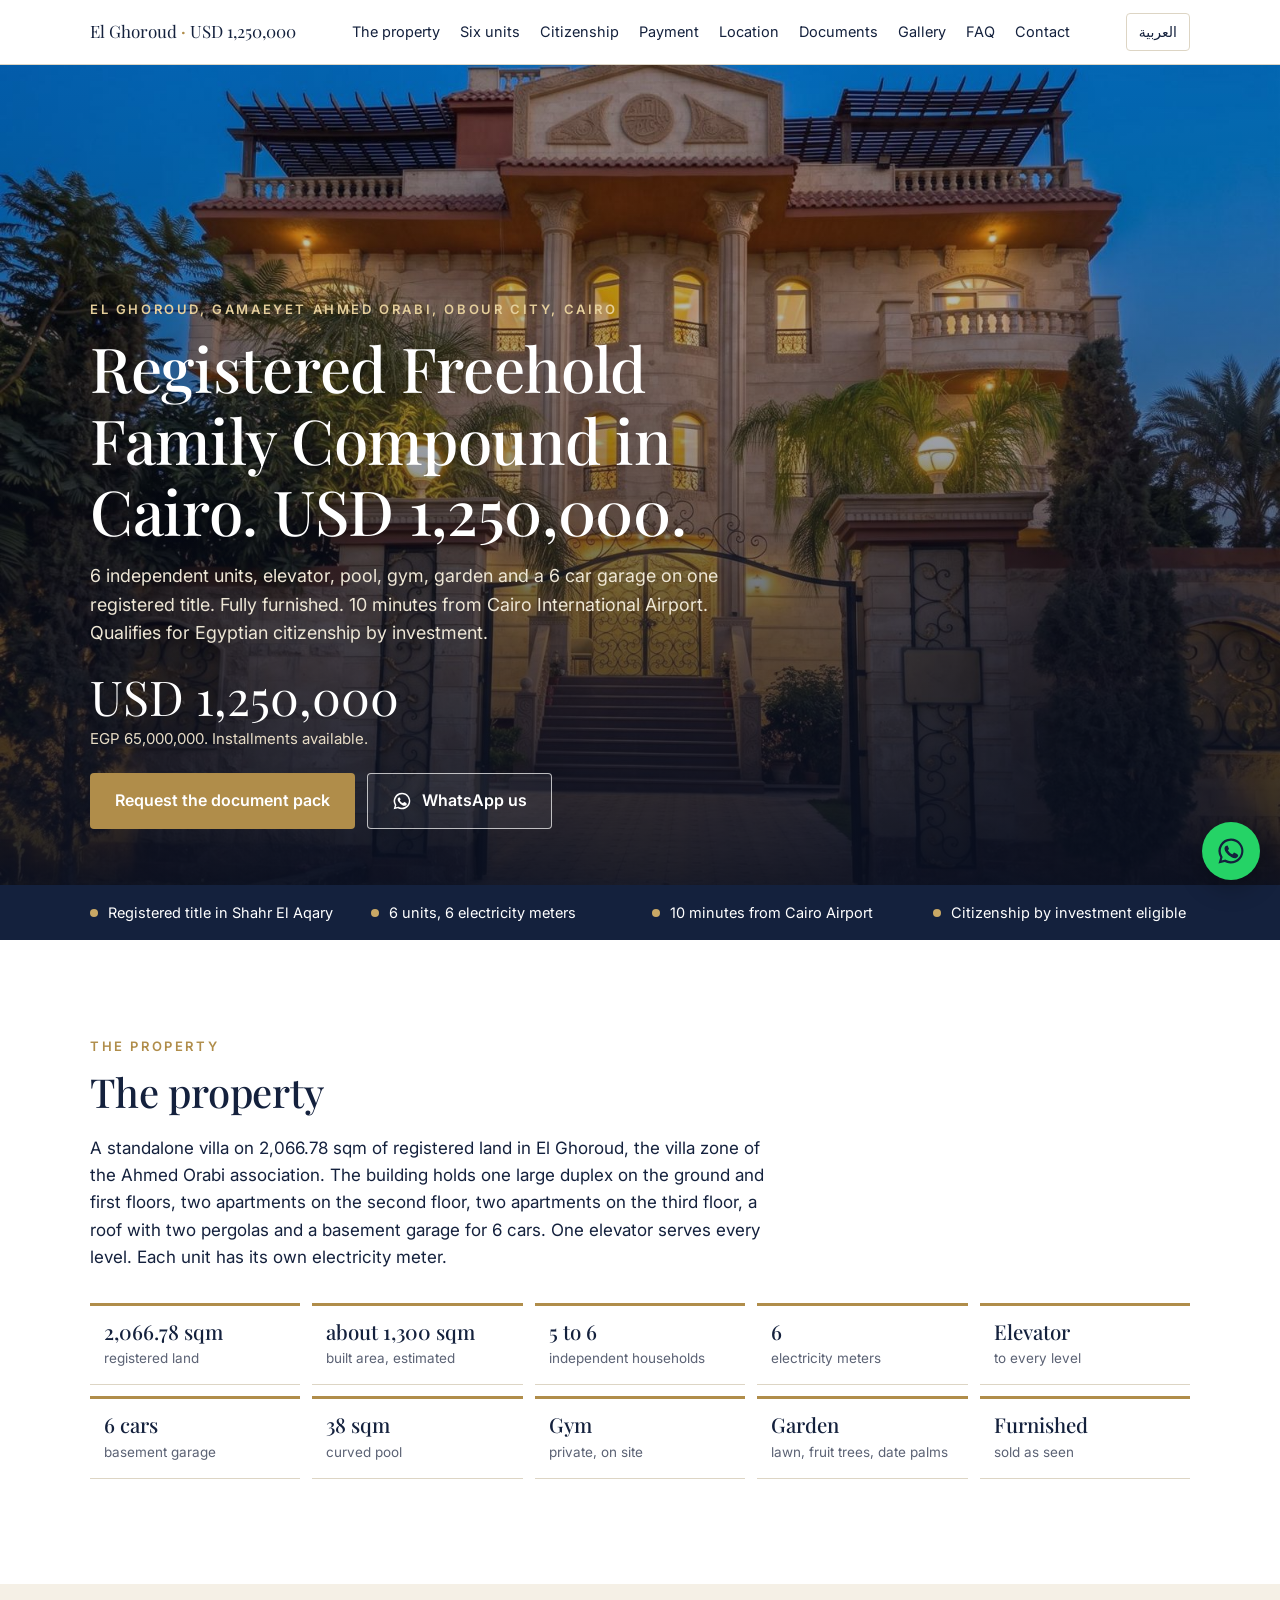
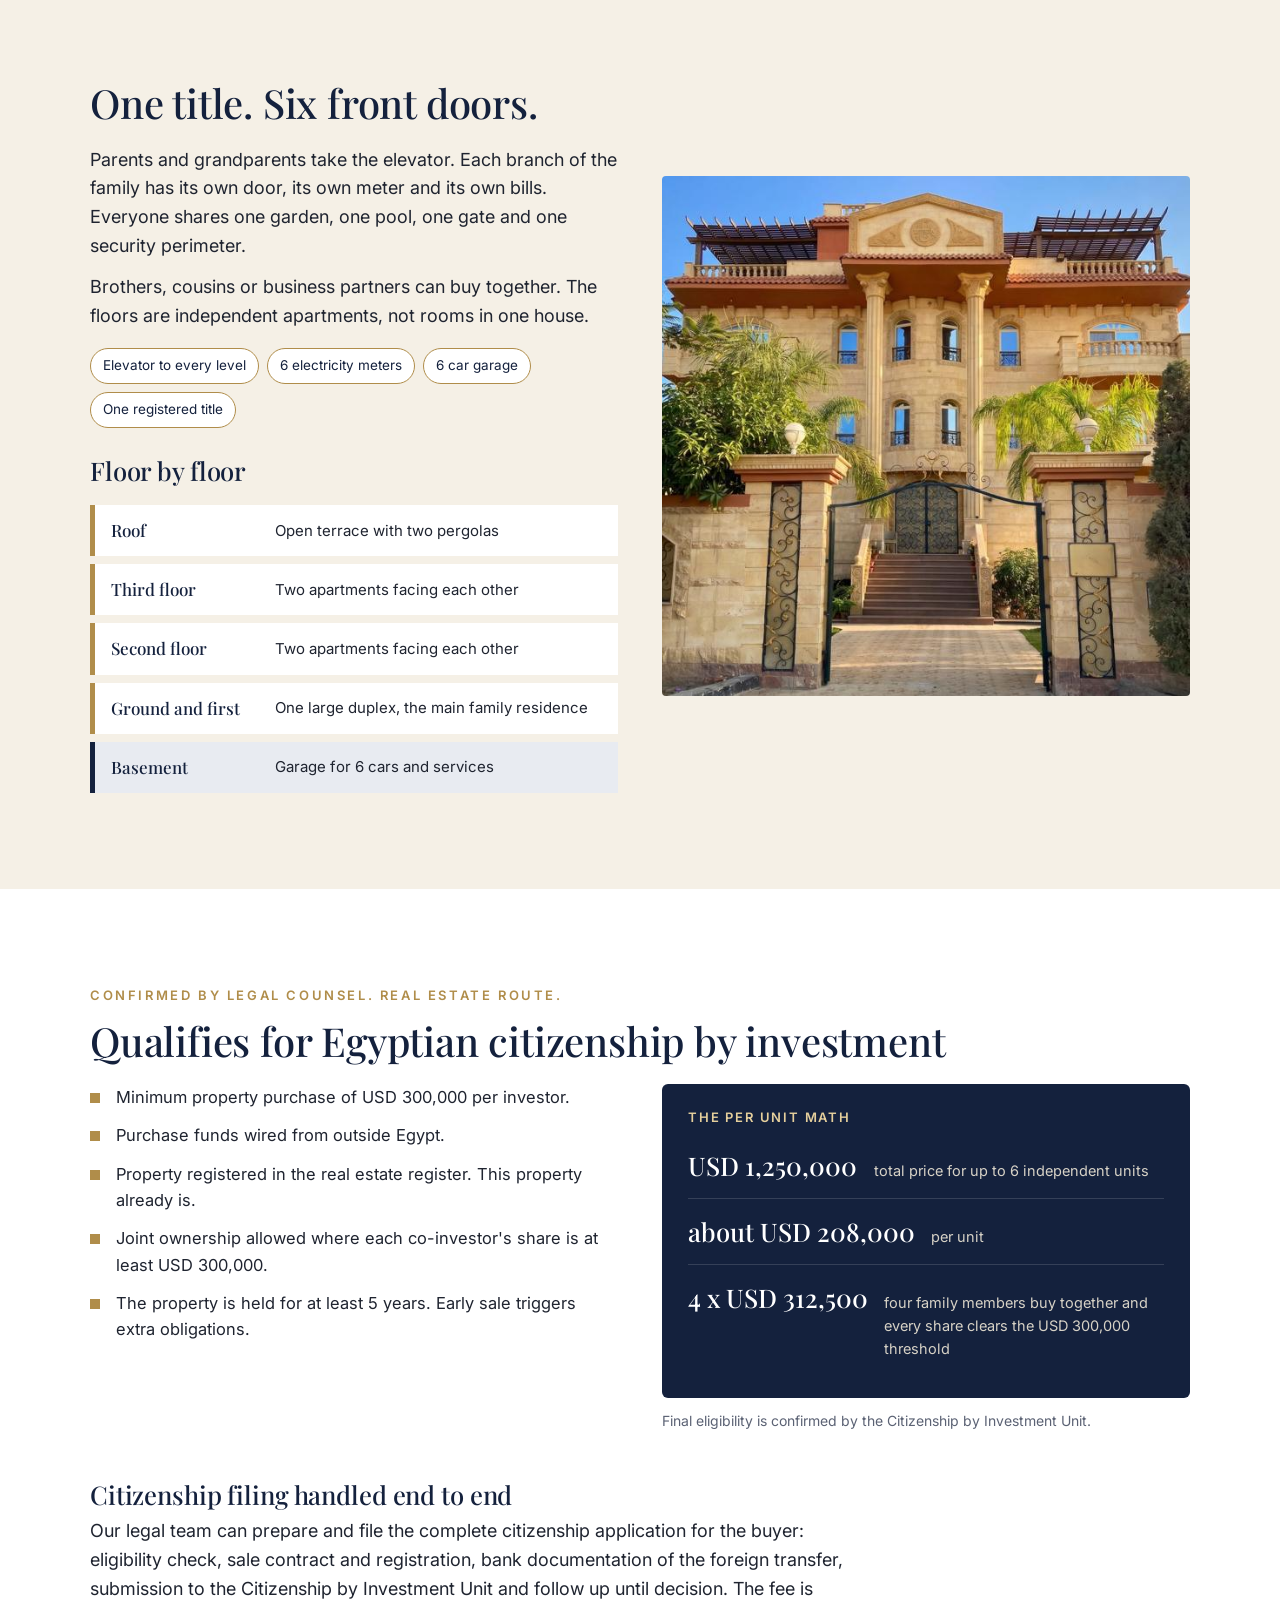
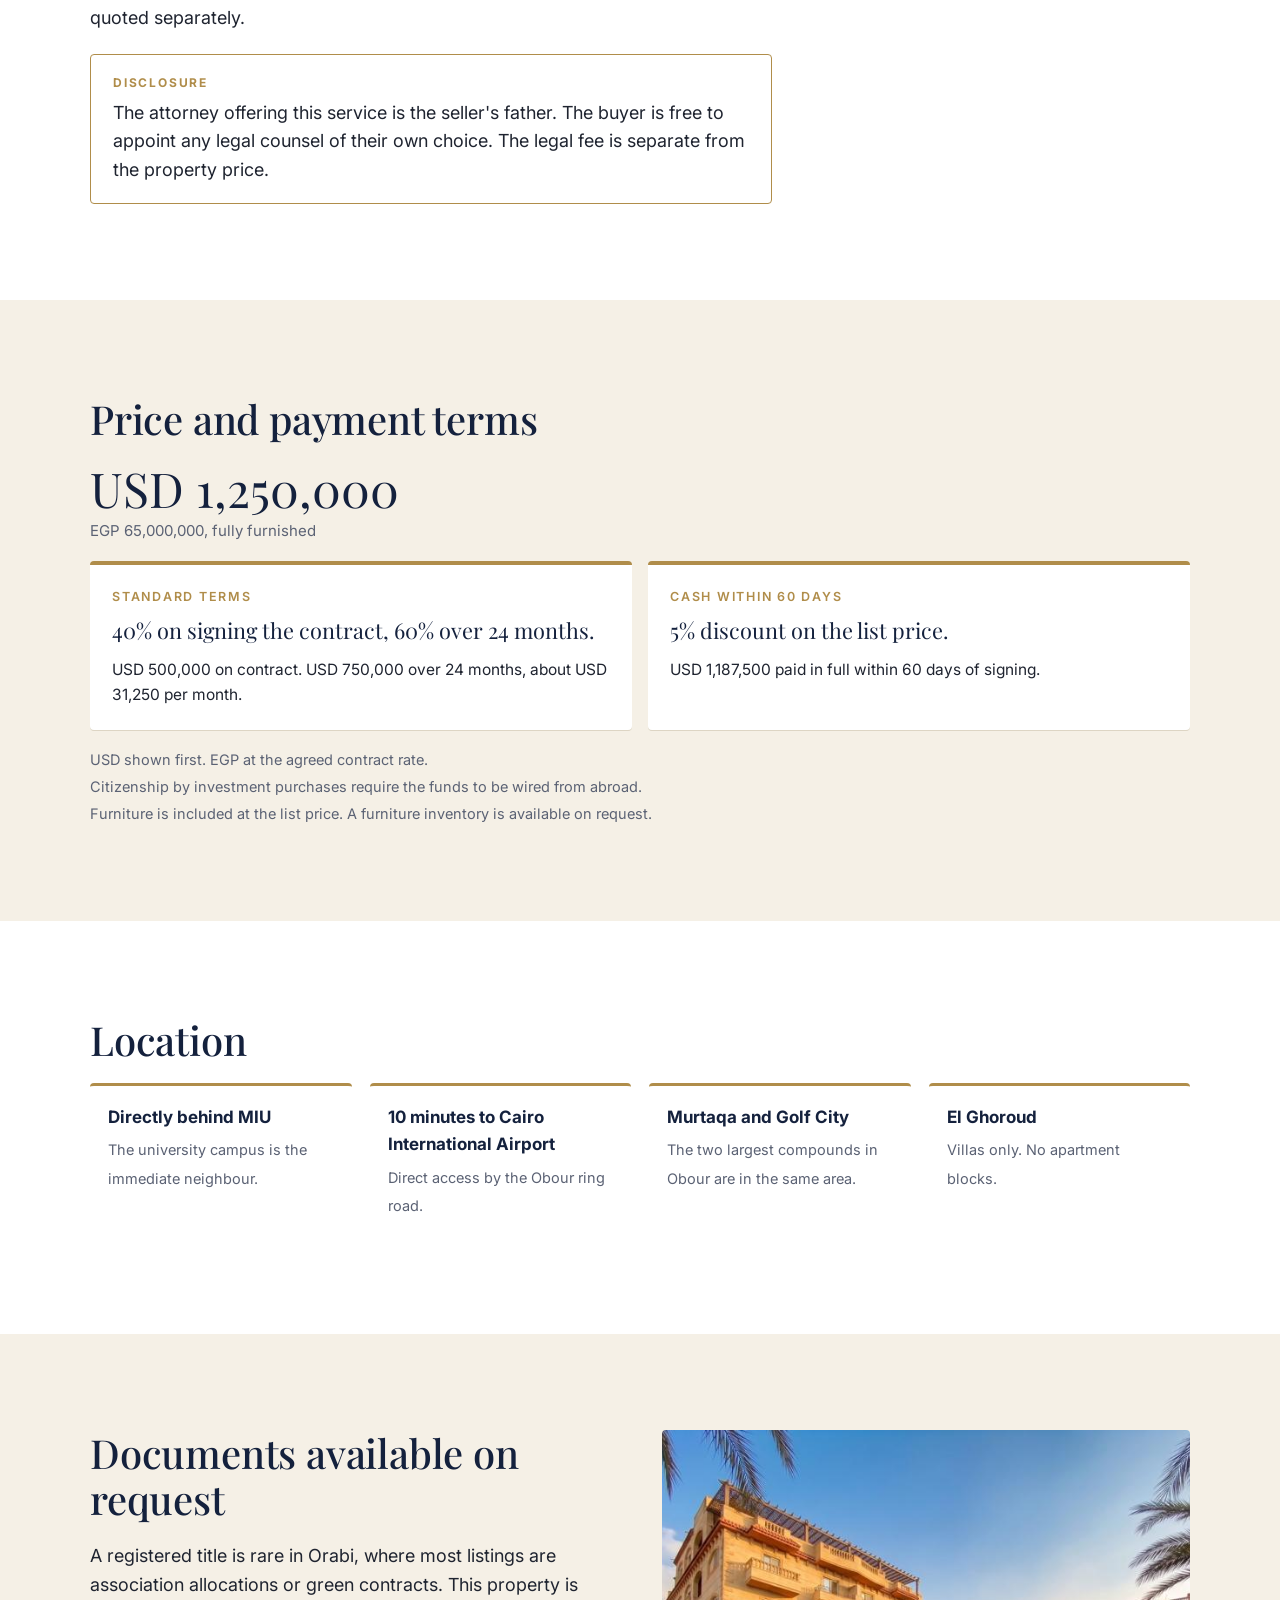
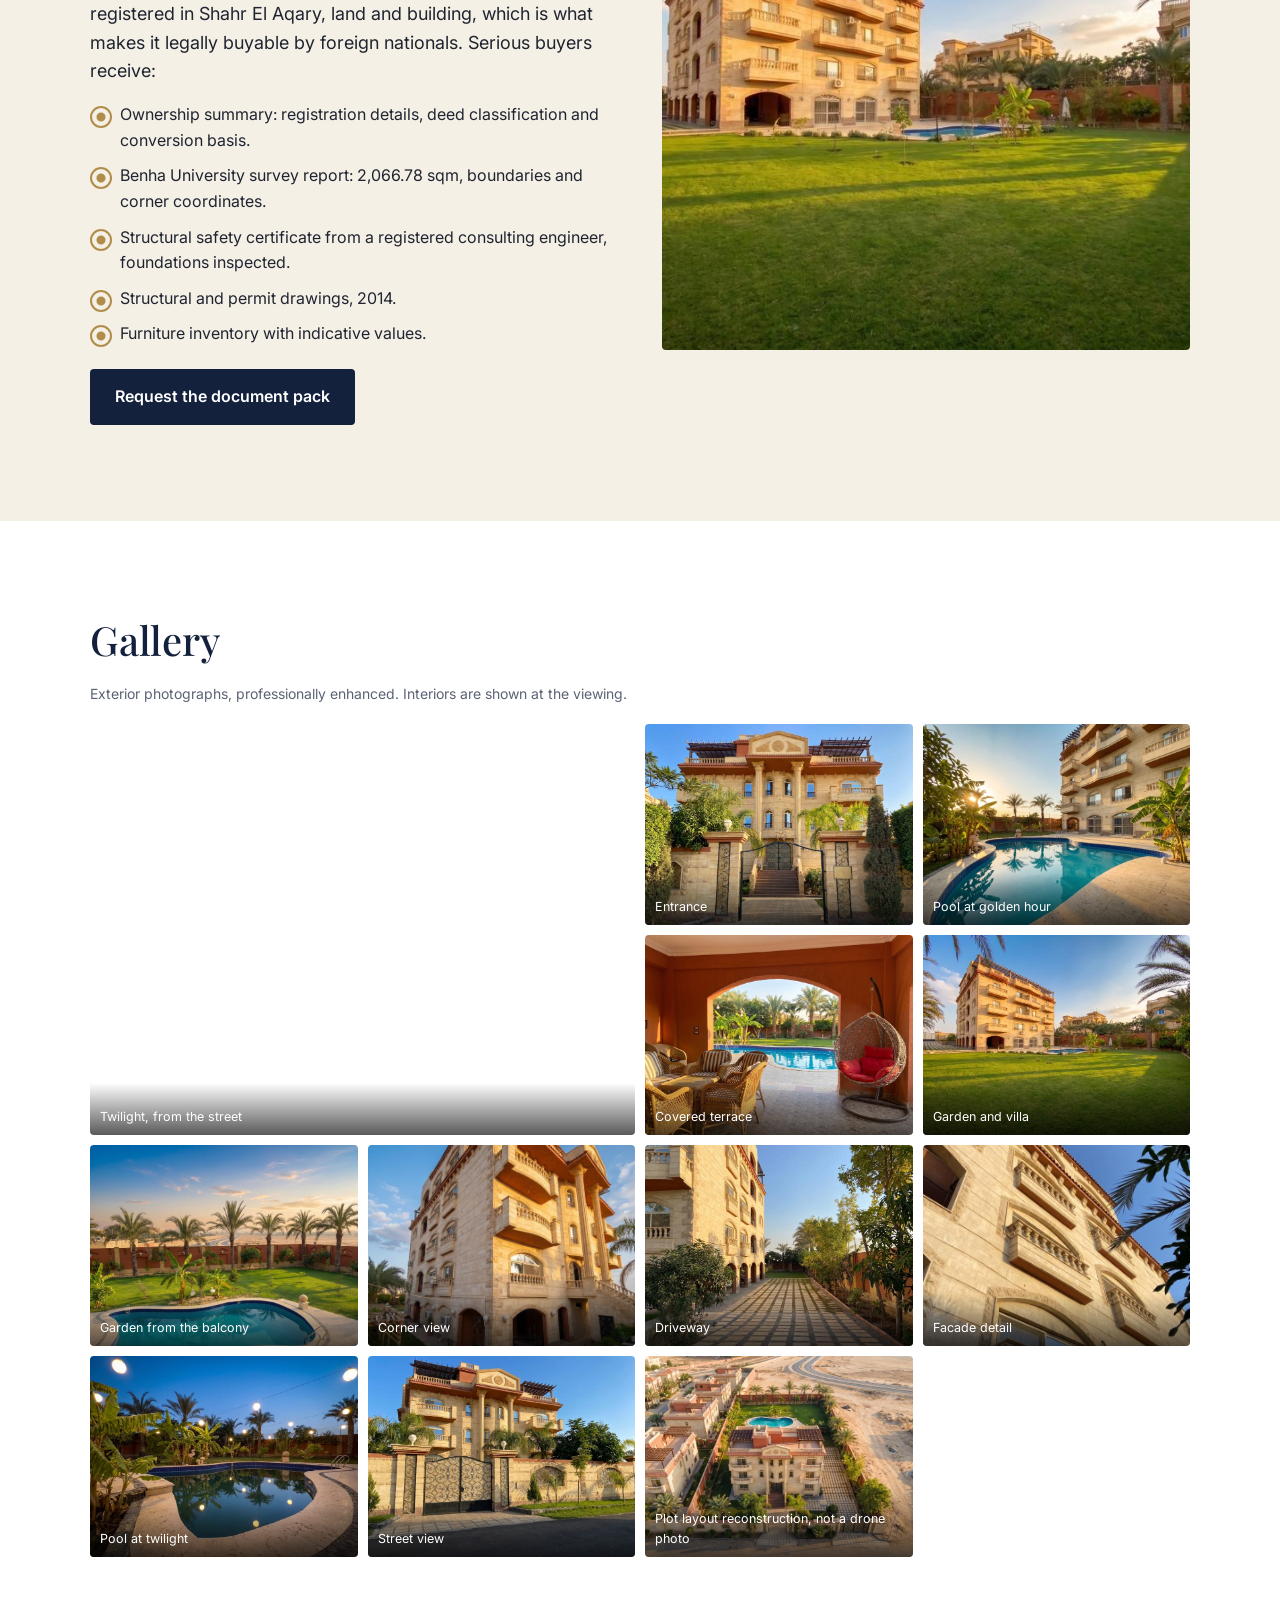
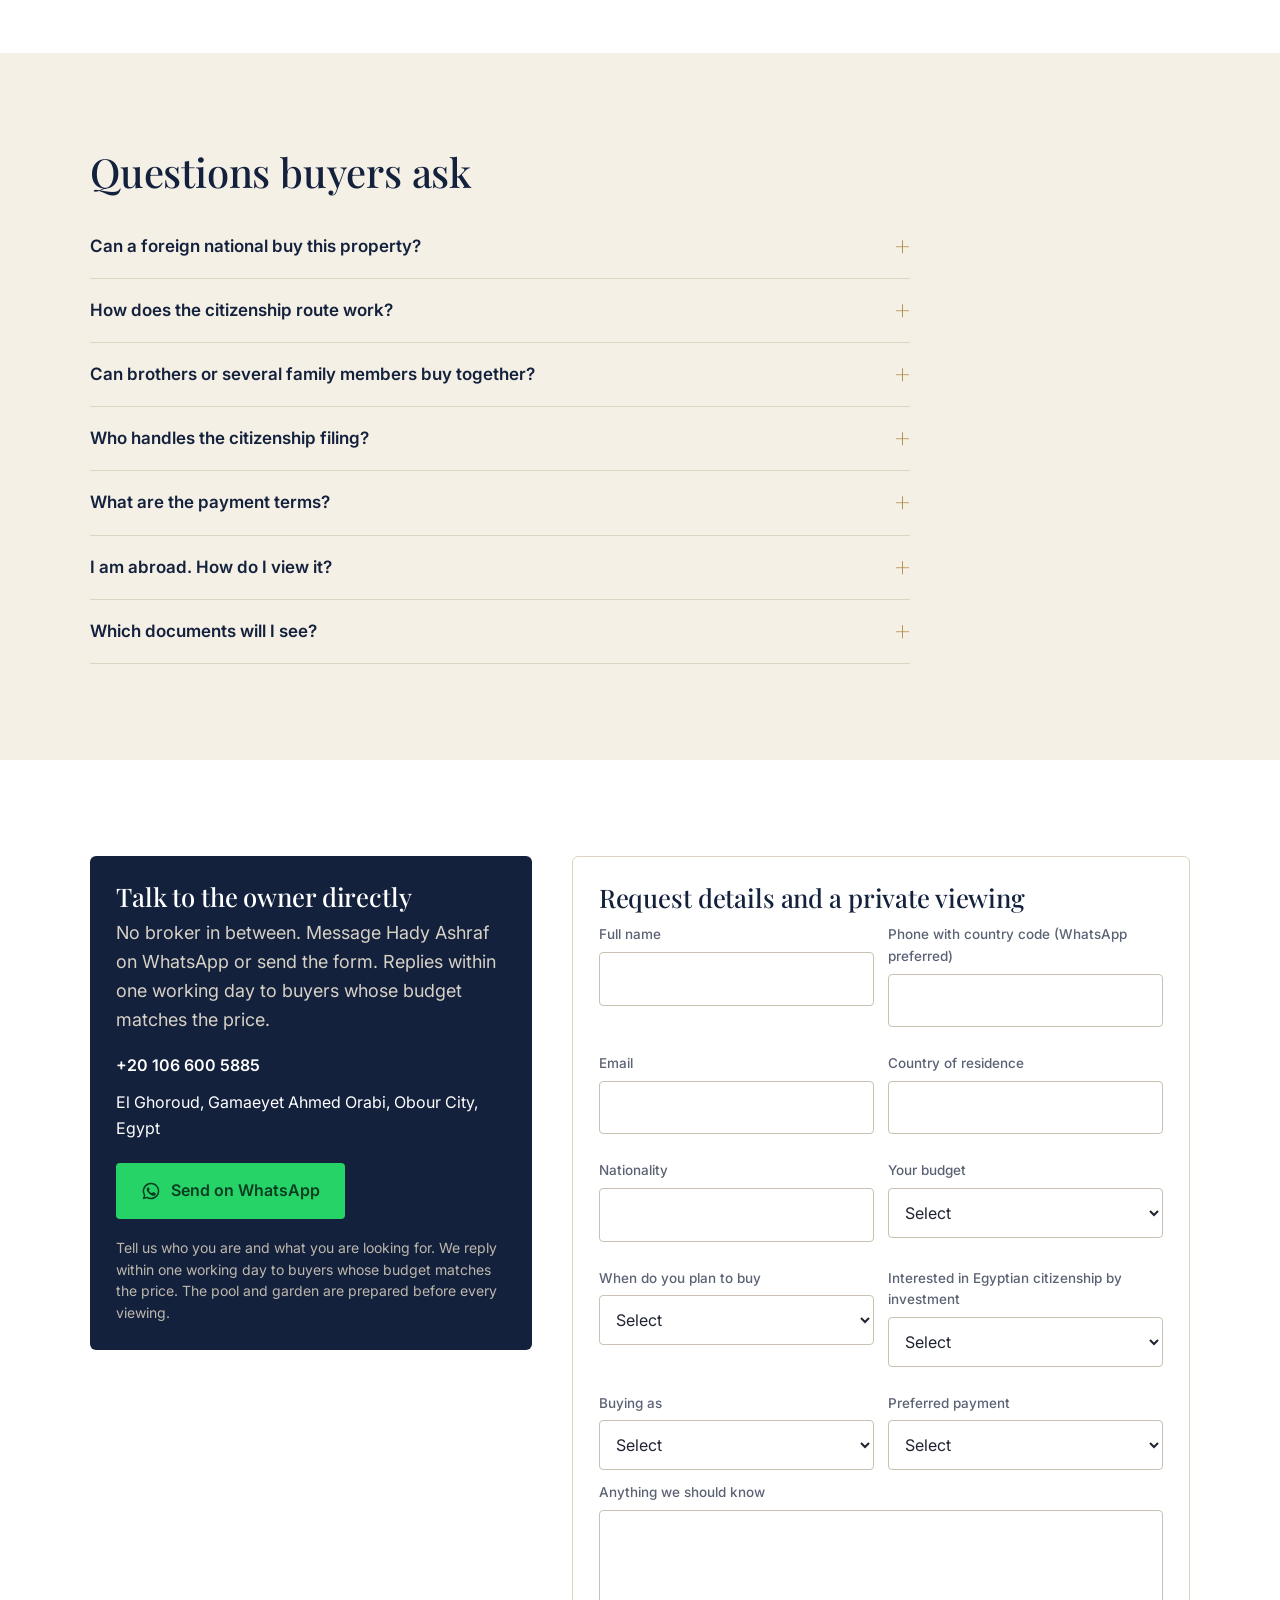
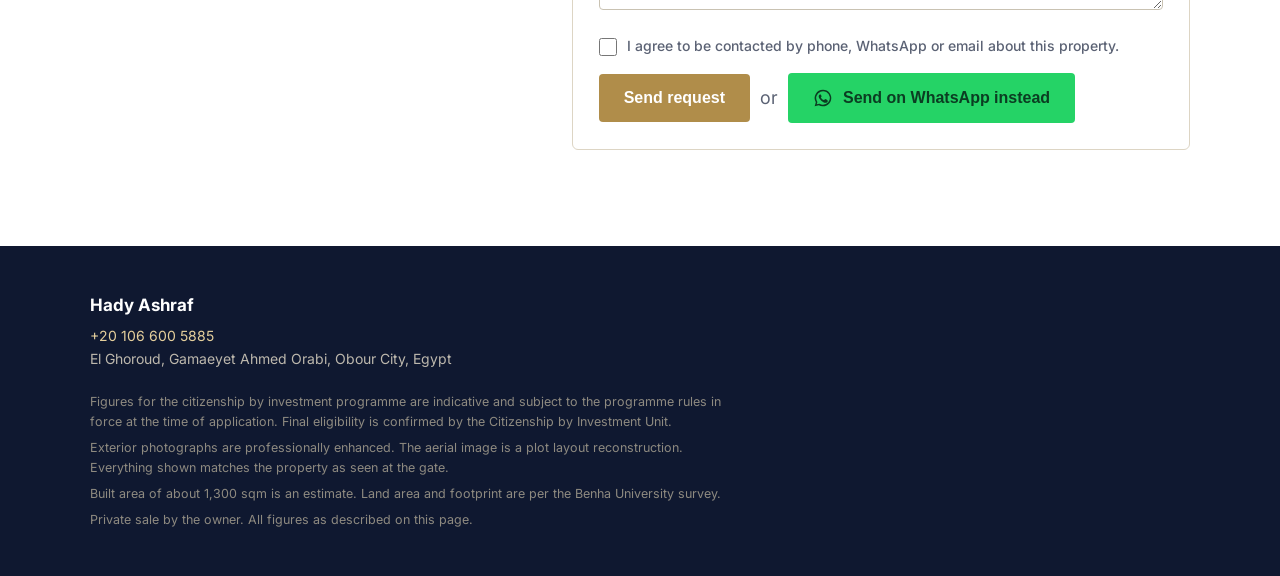
==== en/index.html @ 03f11ac4 "Obour family compound sales site (EN/AR, GitHub Pages) Co-Authored-By: Claude Fable 5.1 <noreply@ant" ====
<!doctype html>
<html lang="en" dir="ltr">
<head>
<meta charset="utf-8"><meta name="viewport" content="width=device-width,initial-scale=1,viewport-fit=cover">
<title>Registered Freehold Family Compound in Obour, Cairo | USD 1,250,000 | Citizenship by Investment Eligible</title>
<meta name="description" content="6 independent units on one registered title in El Ghoroud, Obour. Elevator, pool, gym, garden, 6 car garage, fully furnished, 10 minutes from Cairo Airport. Qualifies for Egyptian citizenship by investment. USD 1,250,000, installments available.">
<link rel="canonical" href="https://flyboiilii.github.io/obour-villa/en/">
<link rel="alternate" hreflang="en" href="https://flyboiilii.github.io/obour-villa/en/"><link rel="alternate" hreflang="ar" href="https://flyboiilii.github.io/obour-villa/ar/"><link rel="alternate" hreflang="x-default" href="https://flyboiilii.github.io/obour-villa/">
<meta property="og:type" content="website"><meta property="og:title" content="Registered Freehold Family Compound in Cairo. USD 1,250,000."><meta property="og:description" content="6 independent units, elevator, pool, gym, garden and a 6 car garage on one registered title. Fully furnished. 10 minutes from Cairo International Airport. Qualifies for Egyptian citizenship by investment.">
<meta property="og:image" content="https://flyboiilii.github.io/obour-villa/assets/img/og.jpg"><meta property="og:image:width" content="1200"><meta property="og:image:height" content="630"><meta property="og:image:alt" content="Villa at twilight, El Ghoroud, Obour">
<meta property="og:url" content="https://flyboiilii.github.io/obour-villa/en/"><meta property="og:locale" content="en_US"><meta name="twitter:card" content="summary_large_image">
<meta name="theme-color" content="#14213d">
<link rel="icon" href="../assets/favicon.svg" type="image/svg+xml">
<link rel="preconnect" href="https://fonts.googleapis.com"><link rel="preconnect" href="https://fonts.gstatic.com" crossorigin>
<link rel="stylesheet" href="https://fonts.googleapis.com/css2?family=Playfair+Display:wght@400;500&family=Inter:wght@400;500;600&display=swap">
<link rel="preload" as="image" href="../assets/img/twilight_hero-1600.jpg" fetchpriority="high">
<link rel="stylesheet" href="../assets/site.css">
<script type="application/ld+json">{"@context": "https://schema.org", "@type": "RealEstateListing", "name": "Registered Freehold Family Compound in Obour, Cairo | USD 1,250,000 | Citizenship by Investment Eligible", "url": "https://flyboiilii.github.io/obour-villa/en/", "description": "6 independent units on one registered title in El Ghoroud, Obour. Elevator, pool, gym, garden, 6 car garage, fully furnished, 10 minutes from Cairo Airport. Qualifies for Egyptian citizenship by investment. USD 1,250,000, installments available.", "image": ["https://flyboiilii.github.io/obour-villa/assets/img/twilight_hero-1600.jpg", "https://flyboiilii.github.io/obour-villa/assets/img/entrance_day-1600.jpg", "https://flyboiilii.github.io/obour-villa/assets/img/pool_golden-1600.jpg", "https://flyboiilii.github.io/obour-villa/assets/img/terrace_day-1600.jpg", "https://flyboiilii.github.io/obour-villa/assets/img/garden_wide-1600.jpg", "https://flyboiilii.github.io/obour-villa/assets/img/balcony_view-1600.jpg"], "offers": {"@type": "Offer", "price": "1250000", "priceCurrency": "USD", "availability": "https://schema.org/InStock", "seller": {"@type": "Person", "name": "Hady Ashraf", "telephone": "+201066005885"}}, "about": {"@type": "SingleFamilyResidence", "numberOfRooms": 6, "floorSize": {"@type": "QuantitativeValue", "value": 1300, "unitCode": "MTK"}, "address": {"@type": "PostalAddress", "streetAddress": "El Ghoroud, Gamaeyet Ahmed Orabi", "addressLocality": "Obour City", "addressRegion": "Qalyubia", "addressCountry": "EG"}}}</script>
<script type="application/ld+json">{"@context": "https://schema.org", "@type": "FAQPage", "mainEntity": [{"@type": "Question", "name": "Can a foreign national buy this property?", "acceptedAnswer": {"@type": "Answer", "text": "Yes. The title is registered in Shahr El Aqary for land and building, which is the form of ownership a foreign buyer needs. Most Orabi listings are association allocations or green contracts and do not offer this."}}, {"@type": "Question", "name": "How does the citizenship route work?", "acceptedAnswer": {"@type": "Answer", "text": "Egypt's citizenship by investment programme accepts a registered property purchase of at least USD 300,000 per investor, paid with funds wired from abroad and held for at least 5 years. This property is already registered. Final eligibility is confirmed by the Citizenship by Investment Unit."}}, {"@type": "Question", "name": "Can brothers or several family members buy together?", "acceptedAnswer": {"@type": "Answer", "text": "Yes. Joint ownership is allowed when each co-investor's share is at least USD 300,000. At USD 1,250,000 four co-investors at USD 312,500 each all clear the threshold."}}, {"@type": "Question", "name": "Who handles the citizenship filing?", "acceptedAnswer": {"@type": "Answer", "text": "Our legal team can prepare and file the complete application for a separate fee. The attorney is the seller's father, and the buyer is free to appoint any counsel of their own choice."}}, {"@type": "Question", "name": "What are the payment terms?", "acceptedAnswer": {"@type": "Answer", "text": "40% on signing and 60% over 24 months, or 5% off the list price for full payment within 60 days. The villa is sold fully furnished at the list price."}}, {"@type": "Question", "name": "I am abroad. How do I view it?", "acceptedAnswer": {"@type": "Answer", "text": "Start with a video call. We walk you through the villa and the documents, then arrange a private viewing when you travel. The pool and garden are prepared before every visit."}}, {"@type": "Question", "name": "Which documents will I see?", "acceptedAnswer": {"@type": "Answer", "text": "The ownership summary, the Benha University survey report, the structural safety certificate, the 2014 structural and permit drawings, and the furniture inventory. Full copies go to serious buyers after a first conversation."}}]}</script>
</head>
<body>
<a class="skip" href="#main">Skip to content</a>
<header class="hdr"><div class="wrap">
  <a class="brand" href="#top">El Ghoroud <b>·</b> USD 1,250,000</a>
  <nav class="nav" aria-label="Sections"><ul><li><a href="#property">The property</a></li><li><a href="#units">Six units</a></li><li><a href="#citizenship">Citizenship</a></li><li><a href="#payment">Payment</a></li><li><a href="#location">Location</a></li><li><a href="#documents">Documents</a></li><li><a href="#gallery">Gallery</a></li><li><a href="#faq">FAQ</a></li><li><a href="#contact">Contact</a></li></ul></nav>
  <div class="hdr-right"><a class="lang" href="../ar/" hreflang="ar" lang="ar">العربية</a>
  <button class="burger" aria-label="Menu" aria-expanded="false" aria-controls="nav"><span></span></button></div>
</div></header>

<main id="main">
<section class="hero" id="top" style="padding:0">
  <img class="hero-img" src="../assets/img/twilight_hero-1600.jpg" srcset="../assets/img/twilight_hero-800.jpg 800w, ../assets/img/twilight_hero-1600.jpg 1600w" sizes="100vw" alt="Villa at twilight, El Ghoroud, Obour" fetchpriority="high" decoding="async">
  <div class="wrap">
    <div class="eyebrow">El Ghoroud, Gamaeyet Ahmed Orabi, Obour City, Cairo</div>
    <h1>Registered Freehold Family Compound in Cairo. USD 1,250,000.</h1>
    <p>6 independent units, elevator, pool, gym, garden and a 6 car garage on one registered title. Fully furnished. 10 minutes from Cairo International Airport. Qualifies for Egyptian citizenship by investment.</p>
    <div class="price">USD 1,250,000<small>EGP 65,000,000. Installments available.</small></div>
    <div class="btns"><a class="btn btn-gold" href="#contact">Request the document pack</a><a class="btn btn-ghost" href="https://wa.me/201066005885?text=Hello, I am interested in the Obour family compound (USD 1,250,000)." target="_blank" rel="noopener"><svg viewBox="0 0 24 24" aria-hidden="true"><path fill="currentColor" d="M12 2a10 10 0 0 0-8.6 15.1L2 22l5-1.3A10 10 0 1 0 12 2zm0 18.2a8.2 8.2 0 0 1-4.2-1.2l-.3-.2-3 .8.8-2.9-.2-.3A8.2 8.2 0 1 1 12 20.2zm4.5-6.1c-.2-.1-1.5-.7-1.7-.8s-.4-.1-.6.1-.6.8-.8 1-.3.2-.5.1a6.7 6.7 0 0 1-3.3-2.9c-.3-.4.2-.4.7-1.3.1-.2 0-.3 0-.4l-.8-1.8c-.2-.5-.4-.4-.6-.4h-.5a1 1 0 0 0-.7.3 3 3 0 0 0-.9 2.2 5.2 5.2 0 0 0 1.1 2.8 12 12 0 0 0 4.6 4 5.3 5.3 0 0 0 3.2.7 2.7 2.7 0 0 0 1.8-1.3 2.2 2.2 0 0 0 .2-1.3c-.1-.1-.3-.2-.5-.3z"/></svg>WhatsApp us</a></div>
  </div>
</section>
<div class="trust"><div class="wrap"><ul><li>Registered title in Shahr El Aqary</li><li>6 units, 6 electricity meters</li><li>10 minutes from Cairo Airport</li><li>Citizenship by investment eligible</li></ul></div></div>

<section id="property"><div class="wrap reveal">
  <div class="eyebrow">The property</div>
  <h2>The property</h2>
  <p class="lead">A standalone villa on 2,066.78 sqm of registered land in El Ghoroud, the villa zone of the Ahmed Orabi association. The building holds one large duplex on the ground and first floors, two apartments on the second floor, two apartments on the third floor, a roof with two pergolas and a basement garage for 6 cars. One elevator serves every level. Each unit has its own electricity meter.</p>
  <div class="facts"><div class="fact"><b>2,066.78 sqm</b><span>registered land</span></div><div class="fact"><b>about 1,300 sqm</b><span>built area, estimated</span></div><div class="fact"><b>5 to 6</b><span>independent households</span></div><div class="fact"><b>6</b><span>electricity meters</span></div><div class="fact"><b>Elevator</b><span>to every level</span></div><div class="fact"><b>6 cars</b><span>basement garage</span></div><div class="fact"><b>38 sqm</b><span>curved pool</span></div><div class="fact"><b>Gym</b><span>private, on site</span></div><div class="fact"><b>Garden</b><span>lawn, fruit trees, date palms</span></div><div class="fact"><b>Furnished</b><span>sold as seen</span></div></div>
</div></section>

<section class="alt" id="units"><div class="wrap">
  <div class="two reveal">
    <div><h2>One title. Six front doors.</h2><p style="margin-bottom:12px">Parents and grandparents take the elevator. Each branch of the family has its own door, its own meter and its own bills. Everyone shares one garden, one pool, one gate and one security perimeter.</p><p style="margin-bottom:12px">Brothers, cousins or business partners can buy together. The floors are independent apartments, not rooms in one house.</p><div class="badges"><span class="badge">Elevator to every level</span><span class="badge">6 electricity meters</span><span class="badge">6 car garage</span><span class="badge">One registered title</span></div>
      <h3 style="margin-top:28px">Floor by floor</h3><div class="stack"><div class="lvl "><b>Roof</b><span>Open terrace with two pergolas</span></div><div class="lvl "><b>Third floor</b><span>Two apartments facing each other</span></div><div class="lvl "><b>Second floor</b><span>Two apartments facing each other</span></div><div class="lvl "><b>Ground and first</b><span>One large duplex, the main family residence</span></div><div class="lvl base"><b>Basement</b><span>Garage for 6 cars and services</span></div></div></div>
    <img src="../assets/img/entrance_day-800.jpg" srcset="../assets/img/entrance_day-800.jpg 800w, ../assets/img/entrance_day-1600.jpg 1600w" sizes="(max-width:760px) 100vw, 50vw" alt="Entrance" loading="lazy" decoding="async" class="">
  </div>
</div></section>

<section id="citizenship"><div class="wrap">
  <div class="reveal"><div class="eyebrow">Confirmed by legal counsel. Real estate route.</div><h2>Qualifies for Egyptian citizenship by investment</h2></div>
  <div class="two top reveal" style="margin-top:14px">
    <ul class="rules"><li>Minimum property purchase of USD 300,000 per investor.</li><li>Purchase funds wired from outside Egypt.</li><li>Property registered in the real estate register. This property already is.</li><li>Joint ownership allowed where each co-investor&#x27;s share is at least USD 300,000.</li><li>The property is held for at least 5 years. Early sale triggers extra obligations.</li></ul>
    <div><div class="mathbox"><h3>The per unit math</h3><div class="mrow"><b>USD 1,250,000</b><span>total price for up to 6 independent units</span></div><div class="mrow"><b>about USD 208,000</b><span>per unit</span></div><div class="mrow"><b>4 x USD 312,500</b><span>four family members buy together and every share clears the USD 300,000 threshold</span></div></div><p class="fine" style="margin-top:12px">Final eligibility is confirmed by the Citizenship by Investment Unit.</p></div>
  </div>
  <div class="reveal" style="margin-top:48px"><h3>Citizenship filing handled end to end</h3><p style="max-width:70ch;margin-top:8px">Our legal team can prepare and file the complete citizenship application for the buyer: eligibility check, sale contract and registration, bank documentation of the foreign transfer, submission to the Citizenship by Investment Unit and follow up until decision. The fee is quoted separately.</p>
  <div class="disc"><b>Disclosure</b><p>The attorney offering this service is the seller&#x27;s father. The buyer is free to appoint any legal counsel of their own choice. The legal fee is separate from the property price.</p></div></div>
</div></section>

<section class="alt" id="payment"><div class="wrap reveal">
  <h2>Price and payment terms</h2>
  <div class="price dark">USD 1,250,000<small>EGP 65,000,000, fully furnished</small></div>
  <div class="terms"><div class="term"><div class="t">Standard terms</div><div class="h">40% on signing the contract, 60% over 24 months.</div><p>USD 500,000 on contract. USD 750,000 over 24 months, about USD 31,250 per month.</p></div><div class="term"><div class="t">Cash within 60 days</div><div class="h">5% discount on the list price.</div><p>USD 1,187,500 paid in full within 60 days of signing.</p></div></div>
  <ul class="notes"><li>USD shown first. EGP at the agreed contract rate.</li><li>Citizenship by investment purchases require the funds to be wired from abroad.</li><li>Furniture is included at the list price. A furniture inventory is available on request.</li></ul>
</div></section>

<section id="location"><div class="wrap reveal">
  <h2>Location</h2>
  <div class="loc"><div><b>Directly behind MIU</b><span>The university campus is the immediate neighbour.</span></div><div><b>10 minutes to Cairo International Airport</b><span>Direct access by the Obour ring road.</span></div><div><b>Murtaqa and Golf City</b><span>The two largest compounds in Obour are in the same area.</span></div><div><b>El Ghoroud</b><span>Villas only. No apartment blocks.</span></div></div>
</div></section>

<section class="alt" id="documents"><div class="wrap">
  <div class="two top reveal">
    <div><h2>Documents available on request</h2><p>A registered title is rare in Orabi, where most listings are association allocations or green contracts. This property is registered in Shahr El Aqary, land and building, which is what makes it legally buyable by foreign nationals. Serious buyers receive:</p><ul class="docs"><li>Ownership summary: registration details, deed classification and conversion basis.</li><li>Benha University survey report: 2,066.78 sqm, boundaries and corner coordinates.</li><li>Structural safety certificate from a registered consulting engineer, foundations inspected.</li><li>Structural and permit drawings, 2014.</li><li>Furniture inventory with indicative values.</li></ul><a class="btn btn-navy" href="#contact">Request the document pack</a></div>
    <img src="../assets/img/garden_wide-800.jpg" srcset="../assets/img/garden_wide-800.jpg 800w, ../assets/img/garden_wide-1600.jpg 1600w" sizes="(max-width:760px) 100vw, 50vw" alt="Garden and villa" loading="lazy" decoding="async" class="">
  </div>
</div></section>

<section id="gallery"><div class="wrap reveal">
  <h2>Gallery</h2><p class="fine">Exterior photographs, professionally enhanced. Interiors are shown at the viewing.</p>
  <div class="gal"><button type="button" data-full="../assets/img/twilight_hero-1600.jpg" data-cap="Twilight, from the street" aria-label="Twilight, from the street"><img src="../assets/img/twilight_hero-800.jpg" srcset="../assets/img/twilight_hero-800.jpg 800w, ../assets/img/twilight_hero-1600.jpg 1600w" sizes="(max-width:700px) 50vw, 25vw" alt="Twilight, from the street" loading="lazy" decoding="async" class=""><figcaption>Twilight, from the street</figcaption></button><button type="button" data-full="../assets/img/entrance_day-1600.jpg" data-cap="Entrance" aria-label="Entrance"><img src="../assets/img/entrance_day-800.jpg" srcset="../assets/img/entrance_day-800.jpg 800w, ../assets/img/entrance_day-1600.jpg 1600w" sizes="(max-width:700px) 50vw, 25vw" alt="Entrance" loading="lazy" decoding="async" class=""><figcaption>Entrance</figcaption></button><button type="button" data-full="../assets/img/pool_golden-1600.jpg" data-cap="Pool at golden hour" aria-label="Pool at golden hour"><img src="../assets/img/pool_golden-800.jpg" srcset="../assets/img/pool_golden-800.jpg 800w, ../assets/img/pool_golden-1600.jpg 1600w" sizes="(max-width:700px) 50vw, 25vw" alt="Pool at golden hour" loading="lazy" decoding="async" class=""><figcaption>Pool at golden hour</figcaption></button><button type="button" data-full="../assets/img/terrace_day-1600.jpg" data-cap="Covered terrace" aria-label="Covered terrace"><img src="../assets/img/terrace_day-800.jpg" srcset="../assets/img/terrace_day-800.jpg 800w, ../assets/img/terrace_day-1600.jpg 1600w" sizes="(max-width:700px) 50vw, 25vw" alt="Covered terrace" loading="lazy" decoding="async" class=""><figcaption>Covered terrace</figcaption></button><button type="button" data-full="../assets/img/garden_wide-1600.jpg" data-cap="Garden and villa" aria-label="Garden and villa"><img src="../assets/img/garden_wide-800.jpg" srcset="../assets/img/garden_wide-800.jpg 800w, ../assets/img/garden_wide-1600.jpg 1600w" sizes="(max-width:700px) 50vw, 25vw" alt="Garden and villa" loading="lazy" decoding="async" class=""><figcaption>Garden and villa</figcaption></button><button type="button" data-full="../assets/img/balcony_view-1600.jpg" data-cap="Garden from the balcony" aria-label="Garden from the balcony"><img src="../assets/img/balcony_view-800.jpg" srcset="../assets/img/balcony_view-800.jpg 800w, ../assets/img/balcony_view-1600.jpg 1600w" sizes="(max-width:700px) 50vw, 25vw" alt="Garden from the balcony" loading="lazy" decoding="async" class=""><figcaption>Garden from the balcony</figcaption></button><button type="button" data-full="../assets/img/corner-1600.jpg" data-cap="Corner view" aria-label="Corner view"><img src="../assets/img/corner-800.jpg" srcset="../assets/img/corner-800.jpg 800w, ../assets/img/corner-1600.jpg 1600w" sizes="(max-width:700px) 50vw, 25vw" alt="Corner view" loading="lazy" decoding="async" class=""><figcaption>Corner view</figcaption></button><button type="button" data-full="../assets/img/driveway-1600.jpg" data-cap="Driveway" aria-label="Driveway"><img src="../assets/img/driveway-800.jpg" srcset="../assets/img/driveway-800.jpg 800w, ../assets/img/driveway-1600.jpg 1600w" sizes="(max-width:700px) 50vw, 25vw" alt="Driveway" loading="lazy" decoding="async" class=""><figcaption>Driveway</figcaption></button><button type="button" data-full="../assets/img/facade_detail-1600.jpg" data-cap="Facade detail" aria-label="Facade detail"><img src="../assets/img/facade_detail-800.jpg" srcset="../assets/img/facade_detail-800.jpg 800w, ../assets/img/facade_detail-1600.jpg 1600w" sizes="(max-width:700px) 50vw, 25vw" alt="Facade detail" loading="lazy" decoding="async" class=""><figcaption>Facade detail</figcaption></button><button type="button" data-full="../assets/img/pool_twilight-1600.jpg" data-cap="Pool at twilight" aria-label="Pool at twilight"><img src="../assets/img/pool_twilight-800.jpg" srcset="../assets/img/pool_twilight-800.jpg 800w, ../assets/img/pool_twilight-1600.jpg 1600w" sizes="(max-width:700px) 50vw, 25vw" alt="Pool at twilight" loading="lazy" decoding="async" class=""><figcaption>Pool at twilight</figcaption></button><button type="button" data-full="../assets/img/street_gate-1600.jpg" data-cap="Street view" aria-label="Street view"><img src="../assets/img/street_gate-800.jpg" srcset="../assets/img/street_gate-800.jpg 800w, ../assets/img/street_gate-1600.jpg 1600w" sizes="(max-width:700px) 50vw, 25vw" alt="Street view" loading="lazy" decoding="async" class=""><figcaption>Street view</figcaption></button><button type="button" data-full="../assets/img/aerial-1600.jpg" data-cap="Plot layout reconstruction, not a drone photo" aria-label="Plot layout reconstruction, not a drone photo"><img src="../assets/img/aerial-800.jpg" srcset="../assets/img/aerial-800.jpg 800w, ../assets/img/aerial-1600.jpg 1600w" sizes="(max-width:700px) 50vw, 25vw" alt="Plot layout reconstruction, not a drone photo" loading="lazy" decoding="async" class=""><figcaption>Plot layout reconstruction, not a drone photo</figcaption></button></div>
</div></section>

<section class="alt" id="faq"><div class="wrap reveal">
  <h2>Questions buyers ask</h2>
  <div class="faq"><details><summary>Can a foreign national buy this property?</summary><p>Yes. The title is registered in Shahr El Aqary for land and building, which is the form of ownership a foreign buyer needs. Most Orabi listings are association allocations or green contracts and do not offer this.</p></details><details><summary>How does the citizenship route work?</summary><p>Egypt&#x27;s citizenship by investment programme accepts a registered property purchase of at least USD 300,000 per investor, paid with funds wired from abroad and held for at least 5 years. This property is already registered. Final eligibility is confirmed by the Citizenship by Investment Unit.</p></details><details><summary>Can brothers or several family members buy together?</summary><p>Yes. Joint ownership is allowed when each co-investor&#x27;s share is at least USD 300,000. At USD 1,250,000 four co-investors at USD 312,500 each all clear the threshold.</p></details><details><summary>Who handles the citizenship filing?</summary><p>Our legal team can prepare and file the complete application for a separate fee. The attorney is the seller&#x27;s father, and the buyer is free to appoint any counsel of their own choice.</p></details><details><summary>What are the payment terms?</summary><p>40% on signing and 60% over 24 months, or 5% off the list price for full payment within 60 days. The villa is sold fully furnished at the list price.</p></details><details><summary>I am abroad. How do I view it?</summary><p>Start with a video call. We walk you through the villa and the documents, then arrange a private viewing when you travel. The pool and garden are prepared before every visit.</p></details><details><summary>Which documents will I see?</summary><p>The ownership summary, the Benha University survey report, the structural safety certificate, the 2014 structural and permit drawings, and the furniture inventory. Full copies go to serious buyers after a first conversation.</p></details></div>
</div></section>

<section id="contact"><div class="wrap">
  <div class="contact-grid reveal">
    <div class="card navy">
      <h3>Talk to the owner directly</h3><p style="margin-top:8px">No broker in between. Message Hady Ashraf on WhatsApp or send the form. Replies within one working day to buyers whose budget matches the price.</p>
      <ul class="clist"><li><a href="https://wa.me/201066005885?text=Hello, I am interested in the Obour family compound (USD 1,250,000)." target="_blank" rel="noopener"><span dir="ltr">+20 106 600 5885</span></a></li><li>El Ghoroud, Gamaeyet Ahmed Orabi, Obour City, Egypt</li></ul>
      <a class="btn btn-wa" href="https://wa.me/201066005885?text=Hello, I am interested in the Obour family compound (USD 1,250,000)." target="_blank" rel="noopener"><svg viewBox="0 0 24 24" aria-hidden="true"><path fill="currentColor" d="M12 2a10 10 0 0 0-8.6 15.1L2 22l5-1.3A10 10 0 1 0 12 2zm0 18.2a8.2 8.2 0 0 1-4.2-1.2l-.3-.2-3 .8.8-2.9-.2-.3A8.2 8.2 0 1 1 12 20.2zm4.5-6.1c-.2-.1-1.5-.7-1.7-.8s-.4-.1-.6.1-.6.8-.8 1-.3.2-.5.1a6.7 6.7 0 0 1-3.3-2.9c-.3-.4.2-.4.7-1.3.1-.2 0-.3 0-.4l-.8-1.8c-.2-.5-.4-.4-.6-.4h-.5a1 1 0 0 0-.7.3 3 3 0 0 0-.9 2.2 5.2 5.2 0 0 0 1.1 2.8 12 12 0 0 0 4.6 4 5.3 5.3 0 0 0 3.2.7 2.7 2.7 0 0 0 1.8-1.3 2.2 2.2 0 0 0 .2-1.3c-.1-.1-.3-.2-.5-.3z"/></svg>Send on WhatsApp</a>
      <p class="fine" style="color:#bdb8ad;margin-top:18px">Tell us who you are and what you are looking for. We reply within one working day to buyers whose budget matches the price. The pool and garden are prepared before every viewing.</p>
    </div>
    <form class="card" id="lead" method="post" action="#" data-endpoint="" data-wa="201066005885" novalidate>
      <h3>Request details and a private viewing</h3>
      <div class="row"><div><label for="name">Full name</label><input id="name" name="name" type="text" required autocomplete=name></div><div><label for="phone">Phone with country code (WhatsApp preferred)</label><input id="phone" name="phone" type="tel" required autocomplete=tel></div><div><label for="email">Email</label><input id="email" name="email" type="email" required autocomplete=email></div><div><label for="country">Country of residence</label><input id="country" name="country" type="text" required autocomplete=country-name></div><div><label for="nationality">Nationality</label><input id="nationality" name="nationality" type="text" required ></div>
      <div><label for="budget">Your budget</label><select id="budget" name="budget" required><option value="">Select</option><option value="Below USD 1,000,000">Below USD 1,000,000</option><option value="USD 1,000,000 to 1,250,000">USD 1,000,000 to 1,250,000</option><option value="Above USD 1,250,000">Above USD 1,250,000</option></select></div><div><label for="timeline">When do you plan to buy</label><select id="timeline" name="timeline" required><option value="">Select</option><option value="Within 3 months">Within 3 months</option><option value="3 to 6 months">3 to 6 months</option><option value="6 to 12 months">6 to 12 months</option><option value="Just researching">Just researching</option></select></div><div><label for="citizenship">Interested in Egyptian citizenship by investment</label><select id="citizenship" name="citizenship" required><option value="">Select</option><option value="Yes, for my family">Yes, for my family</option><option value="Yes, for myself">Yes, for myself</option><option value="No, residence only">No, residence only</option><option value="Investment only">Investment only</option></select></div><div><label for="buying_as">Buying as</label><select id="buying_as" name="buying_as" ><option value="">Select</option><option value="One family">One family</option><option value="Extended family or siblings together">Extended family or siblings together</option><option value="Investor or company">Investor or company</option></select></div><div><label for="payment">Preferred payment</label><select id="payment" name="payment" ><option value="">Select</option><option value="Cash within 60 days">Cash within 60 days</option><option value="40% now, 60% over 24 months">40% now, 60% over 24 months</option></select></div></div>
      <label for="message">Anything we should know</label><textarea id="message" name="message"></textarea>
      <label class="consent"><input type="checkbox" required name="consent"> <span>I agree to be contacted by phone, WhatsApp or email about this property.</span></label>
      <div class="form-actions"><button class="btn btn-gold" type="submit">Send request</button><span class="muted">or</span><button class="btn btn-wa" type="button" id="wa-form"><svg viewBox="0 0 24 24" aria-hidden="true"><path fill="currentColor" d="M12 2a10 10 0 0 0-8.6 15.1L2 22l5-1.3A10 10 0 1 0 12 2zm0 18.2a8.2 8.2 0 0 1-4.2-1.2l-.3-.2-3 .8.8-2.9-.2-.3A8.2 8.2 0 1 1 12 20.2zm4.5-6.1c-.2-.1-1.5-.7-1.7-.8s-.4-.1-.6.1-.6.8-.8 1-.3.2-.5.1a6.7 6.7 0 0 1-3.3-2.9c-.3-.4.2-.4.7-1.3.1-.2 0-.3 0-.4l-.8-1.8c-.2-.5-.4-.4-.6-.4h-.5a1 1 0 0 0-.7.3 3 3 0 0 0-.9 2.2 5.2 5.2 0 0 0 1.1 2.8 12 12 0 0 0 4.6 4 5.3 5.3 0 0 0 3.2.7 2.7 2.7 0 0 0 1.8-1.3 2.2 2.2 0 0 0 .2-1.3c-.1-.1-.3-.2-.5-.3z"/></svg>Send on WhatsApp instead</button></div>
      <div class="ok" role="status"><b>Thank you. Your request is received.</b><br>We reply within one working day. If your budget matches the price we will send the document pack and propose viewing dates. For a faster answer, message us on WhatsApp.</div>
      <div class="err" role="alert">The form could not be sent. Please use WhatsApp.</div>
    </form>
  </div>
</div></section>
</main>

<footer><div class="wrap">
  <b>Hady Ashraf</b>
  <p><a href="https://wa.me/201066005885?text=Hello, I am interested in the Obour family compound (USD 1,250,000)."><span dir="ltr">+20 106 600 5885</span></a></p>
  <p>El Ghoroud, Gamaeyet Ahmed Orabi, Obour City, Egypt</p>
  <div class="d"><p>Figures for the citizenship by investment programme are indicative and subject to the programme rules in force at the time of application. Final eligibility is confirmed by the Citizenship by Investment Unit.</p><p>Exterior photographs are professionally enhanced. The aerial image is a plot layout reconstruction. Everything shown matches the property as seen at the gate.</p><p>Built area of about 1,300 sqm is an estimate. Land area and footprint are per the Benha University survey.</p><p>Private sale by the owner. All figures as described on this page.</p></div>
</div></footer>

<div class="bar"><a class="btn btn-wa" href="https://wa.me/201066005885?text=Hello, I am interested in the Obour family compound (USD 1,250,000)." target="_blank" rel="noopener"><svg viewBox="0 0 24 24" aria-hidden="true"><path fill="currentColor" d="M12 2a10 10 0 0 0-8.6 15.1L2 22l5-1.3A10 10 0 1 0 12 2zm0 18.2a8.2 8.2 0 0 1-4.2-1.2l-.3-.2-3 .8.8-2.9-.2-.3A8.2 8.2 0 1 1 12 20.2zm4.5-6.1c-.2-.1-1.5-.7-1.7-.8s-.4-.1-.6.1-.6.8-.8 1-.3.2-.5.1a6.7 6.7 0 0 1-3.3-2.9c-.3-.4.2-.4.7-1.3.1-.2 0-.3 0-.4l-.8-1.8c-.2-.5-.4-.4-.6-.4h-.5a1 1 0 0 0-.7.3 3 3 0 0 0-.9 2.2 5.2 5.2 0 0 0 1.1 2.8 12 12 0 0 0 4.6 4 5.3 5.3 0 0 0 3.2.7 2.7 2.7 0 0 0 1.8-1.3 2.2 2.2 0 0 0 .2-1.3c-.1-.1-.3-.2-.5-.3z"/></svg>WhatsApp</a><a class="btn btn-navy" href="#contact">Request details</a></div>
<a class="wa-float" href="https://wa.me/201066005885?text=Hello, I am interested in the Obour family compound (USD 1,250,000)." target="_blank" rel="noopener" aria-label="WhatsApp"><svg viewBox="0 0 24 24" aria-hidden="true"><path fill="currentColor" d="M12 2a10 10 0 0 0-8.6 15.1L2 22l5-1.3A10 10 0 1 0 12 2zm0 18.2a8.2 8.2 0 0 1-4.2-1.2l-.3-.2-3 .8.8-2.9-.2-.3A8.2 8.2 0 1 1 12 20.2zm4.5-6.1c-.2-.1-1.5-.7-1.7-.8s-.4-.1-.6.1-.6.8-.8 1-.3.2-.5.1a6.7 6.7 0 0 1-3.3-2.9c-.3-.4.2-.4.7-1.3.1-.2 0-.3 0-.4l-.8-1.8c-.2-.5-.4-.4-.6-.4h-.5a1 1 0 0 0-.7.3 3 3 0 0 0-.9 2.2 5.2 5.2 0 0 0 1.1 2.8 12 12 0 0 0 4.6 4 5.3 5.3 0 0 0 3.2.7 2.7 2.7 0 0 0 1.8-1.3 2.2 2.2 0 0 0 .2-1.3c-.1-.1-.3-.2-.5-.3z"/></svg></a>
<div class="lb" role="dialog" aria-modal="true" aria-label="Gallery"><button class="x" aria-label="Close">&times;</button><button class="p" aria-label="Previous">&#8249;</button><img alt=""><div class="cap"></div><button class="n" aria-label="Next">&#8250;</button></div>
<script>window.__T={"prefill": "Hello, I am interested in the Obour family compound (USD 1,250,000).", "sending": "Sending...", "name": "Full name", "phone": "Phone with country code (WhatsApp preferred)", "email": "Email", "country": "Country of residence", "nat": "Nationality", "budget": "Your budget", "time": "When do you plan to buy", "cbi": "Interested in Egyptian citizenship by investment", "who": "Buying as", "pay": "Preferred payment", "msg": "Anything we should know"};</script>
<script src="../assets/site.js" defer></script>
</body></html>
---- assets/site.css ----
:root{--navy:#14213d;--navy2:#1d2b4f;--ink:#1f2430;--muted:#5b6274;--sand:#f5f0e6;--sand2:#e9dfc9;--gold:#b08d4a;--gold2:#c9a865;--line:#ddd5c4;--bg:#fff;
 --ff-serif:"Playfair Display",Georgia,serif;--ff-sans:Inter,"Segoe UI",system-ui,sans-serif;--radius:4px;--max:1140px}
html[lang=ar]{--ff-serif:Cairo,"Segoe UI",sans-serif;--ff-sans:Cairo,"Segoe UI",system-ui,sans-serif}
*{box-sizing:border-box;margin:0;padding:0}
html{scroll-behavior:smooth;-webkit-text-size-adjust:100%}
@media(prefers-reduced-motion:reduce){html{scroll-behavior:auto}.reveal{opacity:1!important;transform:none!important;transition:none!important}}
body{font-family:var(--ff-sans);color:var(--ink);background:var(--bg);line-height:1.6;font-size:clamp(16px,1.05vw + 10px,18px);overflow-x:hidden}
html[lang=ar] body{line-height:1.8}
img{max-width:100%;display:block}
a{color:var(--navy)}
h1,h2,h3{font-family:var(--ff-serif);font-weight:500;color:var(--navy);line-height:1.15;letter-spacing:-.005em}
html[lang=ar] h1,html[lang=ar] h2,html[lang=ar] h3{font-weight:700;letter-spacing:0}
h2{font-size:clamp(28px,3.2vw,40px);margin-bottom:.5em}
h3{font-size:clamp(20px,2vw,26px)}
.wrap{max-width:var(--max);margin:0 auto;padding:0 20px}
.skip{position:absolute;top:-60px;left:8px;background:var(--navy);color:#fff;padding:10px 14px;z-index:99}
.skip:focus{top:8px}
.eyebrow{font-size:13px;letter-spacing:.2em;text-transform:uppercase;color:var(--gold);margin-bottom:12px;font-weight:600}
html[lang=ar] .eyebrow{letter-spacing:0;font-size:15px}
.lead{font-size:clamp(17px,1.3vw,21px);color:var(--navy);max-width:62ch}
.muted{color:var(--muted)}
.fine{font-size:14px;color:var(--muted);line-height:1.55}
.btn{display:inline-flex;align-items:center;justify-content:center;gap:10px;padding:14px 24px;border-radius:var(--radius);text-decoration:none;font-weight:600;font-size:16px;border:1px solid transparent;cursor:pointer;transition:transform .15s,background .15s,box-shadow .15s;min-height:48px}
.btn:active{transform:translateY(1px)}
.btn-gold{background:var(--gold);color:#fff}.btn-gold:hover{background:#9c7a3b}
.btn-navy{background:var(--navy);color:#fff}.btn-navy:hover{background:var(--navy2)}
.btn-ghost{border-color:rgba(255,255,255,.7);color:#fff;background:rgba(255,255,255,.06)}.btn-ghost:hover{background:rgba(255,255,255,.14)}
.btn-wa{background:#25d366;color:#0b3d22}.btn-wa:hover{background:#1fbd5a}
.btn svg{width:20px;height:20px;flex:0 0 20px}
:focus-visible{outline:3px solid var(--gold2);outline-offset:2px}
/* header */
.hdr{position:sticky;top:0;z-index:50;background:rgba(255,255,255,.94);backdrop-filter:saturate(1.4) blur(8px);border-bottom:1px solid var(--line)}
.hdr .wrap{display:flex;align-items:center;justify-content:space-between;height:64px;gap:16px}
.brand{font-family:var(--ff-serif);color:var(--navy);text-decoration:none;font-size:17px;white-space:nowrap}
.brand b{color:var(--gold);font-weight:600}
.nav ul{display:flex;gap:20px;list-style:none;font-size:14.5px}
.nav a{text-decoration:none;color:var(--navy);padding:6px 0;border-bottom:2px solid transparent}
.nav a:hover,.nav a[aria-current]{border-color:var(--gold)}
.hdr-right{display:flex;align-items:center;gap:10px}
.lang{font-size:14px;text-decoration:none;color:var(--navy);border:1px solid var(--line);padding:7px 12px;border-radius:var(--radius);background:#fff}
.burger{display:none;background:none;border:1px solid var(--line);border-radius:var(--radius);width:44px;height:44px;align-items:center;justify-content:center;cursor:pointer}
.burger span{display:block;width:20px;height:2px;background:var(--navy);position:relative}
.burger span:before,.burger span:after{content:"";position:absolute;left:0;width:20px;height:2px;background:var(--navy)}
.burger span:before{top:-6px}.burger span:after{top:6px}
@media(max-width:960px){.nav{position:fixed;inset:64px 0 auto 0;background:#fff;border-bottom:1px solid var(--line);padding:10px 20px 20px;display:none;box-shadow:0 20px 40px rgba(20,33,61,.12)}
 .nav.open{display:block}.nav ul{flex-direction:column;gap:0}.nav li{border-bottom:1px solid var(--line)}.nav a{display:block;padding:14px 0;font-size:17px;border:0}.burger{display:inline-flex}}
/* hero */
.hero{position:relative;min-height:min(92svh,820px);display:flex;align-items:flex-end;color:#fff;overflow:hidden;background:var(--navy)}
.hero-img{position:absolute;inset:0;width:100%;height:100%;object-fit:cover;object-position:center 35%}
.hero:after{content:"";position:absolute;inset:0;background:linear-gradient(180deg,rgba(10,16,33,.15) 0%,rgba(10,16,33,.35) 40%,rgba(10,16,33,.9) 100%)}
.hero .wrap{position:relative;z-index:1;padding-top:140px;padding-bottom:56px;width:100%}
.hero .eyebrow{color:#e5cf9c}
.hero h1{color:#fff;font-size:clamp(32px,5.2vw,62px);max-width:18ch;margin-bottom:16px;text-wrap:balance}
.hero p{font-size:clamp(16px,1.4vw,21px);max-width:60ch;color:#eee7d6;margin-bottom:22px}
.price{font-family:var(--ff-serif);font-size:clamp(30px,4vw,48px);color:#fff;line-height:1.1}
.price small{display:block;font-family:var(--ff-sans);font-size:15px;color:#e7dcc6;margin-top:8px;font-weight:400}
.hero .btns{display:flex;gap:12px;margin-top:26px;flex-wrap:wrap}
.trust{background:var(--navy);color:#fff}
.trust ul{display:grid;grid-template-columns:repeat(4,1fr);gap:10px 24px;list-style:none;padding:16px 0;font-size:14.5px}
.trust li{display:flex;align-items:center;gap:10px}
.trust li:before{content:"";width:8px;height:8px;border-radius:50%;background:var(--gold2);flex:0 0 8px}
@media(max-width:760px){.trust ul{grid-template-columns:1fr 1fr;font-size:13.5px}}
/* sections */
section{padding:clamp(56px,8vw,96px) 0}
section.alt{background:var(--sand)}
.facts{display:grid;grid-template-columns:repeat(5,1fr);gap:12px;margin:32px 0 10px}
.fact{background:#fff;border-top:3px solid var(--gold);padding:14px 14px 12px;box-shadow:0 1px 0 var(--line)}
.fact b{display:block;font-family:var(--ff-serif);font-weight:500;font-size:clamp(19px,1.6vw,24px);color:var(--navy);line-height:1.15}
html[lang=ar] .fact b{font-weight:700}
.fact span{font-size:13.5px;color:var(--muted)}
@media(max-width:900px){.facts{grid-template-columns:repeat(3,1fr)}}
@media(max-width:560px){.facts{grid-template-columns:1fr 1fr}}
.two{display:grid;grid-template-columns:1fr 1fr;gap:44px;align-items:center}
.two.top{align-items:start}
.two img{width:100%;height:100%;max-height:520px;object-fit:cover;border-radius:var(--radius)}
@media(max-width:860px){.two{grid-template-columns:1fr;gap:28px}}
.stack{display:grid;gap:8px;margin-top:20px}
.lvl{display:grid;grid-template-columns:150px 1fr;gap:14px;align-items:center;background:#fff;padding:12px 16px;border-inline-start:5px solid var(--gold)}
.lvl.base{border-color:var(--navy);background:#e8ebf1}
.lvl b{font-family:var(--ff-serif);font-weight:500;color:var(--navy);font-size:17px}
html[lang=ar] .lvl b{font-weight:700}
.lvl span{font-size:15px}
@media(max-width:560px){.lvl{grid-template-columns:1fr;gap:2px}}
.badges{display:flex;flex-wrap:wrap;gap:8px;margin-top:18px}
.badge{border:1px solid var(--gold);color:var(--navy);padding:6px 12px;font-size:13.5px;border-radius:30px;background:#fff}
.rules{list-style:none;display:grid;gap:12px}
.rules li{padding-inline-start:26px;position:relative;font-size:16.5px}
.rules li:before{content:"";position:absolute;inset-inline-start:0;top:.55em;width:10px;height:10px;background:var(--gold)}
.mathbox{background:var(--navy);color:#fff;padding:26px;border-radius:6px}
.mathbox h3{color:#e5cf9c;font-family:var(--ff-sans);font-size:13px;letter-spacing:.14em;text-transform:uppercase;margin-bottom:8px;font-weight:600}
html[lang=ar] .mathbox h3{letter-spacing:0;font-size:15px}
.mrow{display:grid;grid-template-columns:auto 1fr;gap:16px;padding:12px 0;border-bottom:1px solid rgba(255,255,255,.14);align-items:baseline}
.mrow:last-child{border:0}
.mrow b{font-family:var(--ff-serif);font-weight:500;font-size:clamp(20px,2vw,26px);min-width:170px}
html[lang=ar] .mrow b{font-weight:700}
.mrow span{font-size:14.5px;color:#d7d2c6}
@media(max-width:480px){.mrow{grid-template-columns:1fr;gap:2px}}
.disc{border:1px solid var(--gold);background:#fff;padding:18px 22px;margin-top:22px;max-width:62ch;border-radius:var(--radius)}
.disc b{display:block;color:var(--gold);letter-spacing:.15em;text-transform:uppercase;font-size:12px;margin-bottom:6px}
html[lang=ar] .disc b{letter-spacing:0;font-size:15px}
.terms{display:grid;grid-template-columns:1fr 1fr;gap:16px;margin-top:22px}
.term{background:#fff;border-top:4px solid var(--gold);padding:22px;border-radius:var(--radius);box-shadow:0 1px 0 var(--line)}
.term .t{font-size:12.5px;letter-spacing:.14em;text-transform:uppercase;color:var(--gold);font-weight:600}
html[lang=ar] .term .t{letter-spacing:0;font-size:15px}
.term .h{font-family:var(--ff-serif);font-size:clamp(19px,1.7vw,24px);color:var(--navy);margin:6px 0 10px}
html[lang=ar] .term .h{font-weight:700}
.term p{font-size:15.5px}
@media(max-width:700px){.terms{grid-template-columns:1fr}}
.notes{list-style:none;margin-top:18px;font-size:14.5px;color:var(--muted);display:grid;gap:4px}
.price.dark{color:var(--navy)}.price.dark small{color:var(--muted)}
.loc{display:grid;grid-template-columns:repeat(4,1fr);gap:18px;margin-top:10px}
.loc div{background:#fff;padding:18px;border-radius:var(--radius);border-top:3px solid var(--gold)}
.loc b{display:block;color:var(--navy);font-size:17px;margin-bottom:4px}
.loc span{color:var(--muted);font-size:14.5px}
@media(max-width:860px){.loc{grid-template-columns:1fr 1fr}}
@media(max-width:480px){.loc{grid-template-columns:1fr}}
.docs{list-style:none;display:grid;gap:10px;margin:16px 0 22px}
.docs li{padding-inline-start:30px;position:relative;font-size:16px}
.docs li:before{content:"";position:absolute;inset-inline-start:0;top:4px;width:18px;height:18px;border:2px solid var(--gold);border-radius:50%;background:radial-gradient(circle,var(--gold) 0 4px,transparent 5px)}
.gal{display:grid;grid-template-columns:repeat(4,1fr);gap:10px;margin-top:20px}
.gal button{all:unset;cursor:pointer;position:relative;aspect-ratio:4/3;overflow:hidden;border-radius:var(--radius);display:block}
.gal button:first-child{grid-column:span 2;grid-row:span 2;aspect-ratio:auto}
.gal img{width:100%;height:100%;object-fit:cover;transition:transform .5s}
.gal button:hover img{transform:scale(1.03)}
.gal figcaption{position:absolute;bottom:0;left:0;right:0;padding:24px 10px 8px;color:#fff;font-size:12.5px;background:linear-gradient(transparent,rgba(0,0,0,.65))}
@media(max-width:700px){.gal{grid-template-columns:1fr 1fr}.gal button:first-child{grid-column:span 2;grid-row:span 1;aspect-ratio:16/10}}
.faq{max-width:820px}
.faq details{border-bottom:1px solid var(--line)}
.faq summary{cursor:pointer;list-style:none;padding:18px 0;font-weight:600;color:var(--navy);display:flex;justify-content:space-between;gap:16px;font-size:17px}
.faq summary::-webkit-details-marker{display:none}
.faq summary:after{content:"+";font-family:var(--ff-serif);font-size:26px;line-height:1;color:var(--gold);flex:0 0 auto}
.faq details[open] summary:after{content:"\2212"}
.faq details p{padding:0 0 18px;color:var(--ink);font-size:16px;max-width:70ch}
/* form */
.contact-grid{display:grid;grid-template-columns:1fr 1.4fr;gap:40px;align-items:start}
@media(max-width:900px){.contact-grid{grid-template-columns:1fr}}
.card{background:#fff;border:1px solid var(--line);border-radius:6px;padding:26px}
.card.navy{background:var(--navy);color:#fff;border:0}
.card.navy h3{color:#fff}
.card.navy p{color:#d7d2c6}
.clist{list-style:none;display:grid;gap:12px;margin:18px 0 22px;font-size:16px}
.clist a{color:#fff;text-decoration:none;font-weight:600}
.row{display:grid;grid-template-columns:1fr 1fr;gap:14px}
@media(max-width:560px){.row{grid-template-columns:1fr}}
label{display:block;font-size:13.5px;color:var(--muted);margin:12px 0 6px;font-weight:500}
input,select,textarea{width:100%;padding:13px 12px;border:1px solid #c9c2b2;border-radius:var(--radius);font:inherit;font-size:16px;background:#fff;color:var(--ink)}
input:focus,select:focus,textarea:focus{border-color:var(--gold);outline:3px solid rgba(176,141,74,.25)}
textarea{min-height:100px;resize:vertical}
.consent{display:flex;gap:10px;align-items:flex-start;margin:16px 0;font-size:14px;color:var(--muted)}
.consent input{width:18px;height:18px;margin-top:3px;flex:0 0 18px}
.form-actions{display:flex;gap:10px;align-items:center;flex-wrap:wrap;margin-top:6px}
.ok{display:none;background:#eef7f0;border:1px solid #b7dcc0;padding:18px;border-radius:var(--radius);margin-top:14px}
.ok.show{display:block}
.err{display:none;color:#8b2d2d;font-size:14px;margin-top:10px}.err.show{display:block}
footer{background:#0f1830;color:#bdb8ad;padding:46px 0 110px;font-size:14px}
footer b{color:#fff;font-size:17px;display:block;margin-bottom:6px}
footer .d{margin-top:22px;font-size:12.5px;color:#8e8a80;max-width:80ch;display:grid;gap:6px}
footer a{color:#e5cf9c;text-decoration:none}
@media(min-width:761px){footer{padding-bottom:46px}}
/* sticky mobile bar */
.bar{position:fixed;bottom:0;left:0;right:0;z-index:40;display:none;gap:10px;padding:10px 12px calc(10px + env(safe-area-inset-bottom));background:rgba(255,255,255,.96);border-top:1px solid var(--line);backdrop-filter:blur(8px)}
.bar .btn{flex:1;padding:12px 10px;font-size:15px}
@media(max-width:760px){.bar{display:flex}.bar.hide{display:none}}
/* lightbox */
.lb{position:fixed;inset:0;background:rgba(8,12,24,.96);display:none;z-index:100;align-items:center;justify-content:center;flex-direction:column}
.lb.open{display:flex}
.lb img{max-width:96vw;max-height:84vh;object-fit:contain}
.lb .cap{color:#e7dcc6;font-size:14px;margin-top:10px}
.lb button{position:absolute;background:rgba(255,255,255,.1);border:1px solid rgba(255,255,255,.3);color:#fff;width:46px;height:46px;border-radius:50%;cursor:pointer;font-size:22px;display:flex;align-items:center;justify-content:center}
.lb .x{top:14px;inset-inline-end:14px}.lb .p{left:12px;top:50%;transform:translateY(-50%)}.lb .n{right:12px;top:50%;transform:translateY(-50%)}
.reveal{opacity:0;transform:translateY(14px);transition:opacity .6s ease,transform .6s ease}
.reveal.in{opacity:1;transform:none}
.wa-float{position:fixed;inset-inline-end:20px;bottom:20px;z-index:40;width:58px;height:58px;border-radius:50%;background:#25d366;display:none;align-items:center;justify-content:center;box-shadow:0 8px 24px rgba(0,0,0,.25)}
.wa-float svg{width:30px;height:30px;fill:#fff}
@media(min-width:761px){.wa-float{display:flex}}
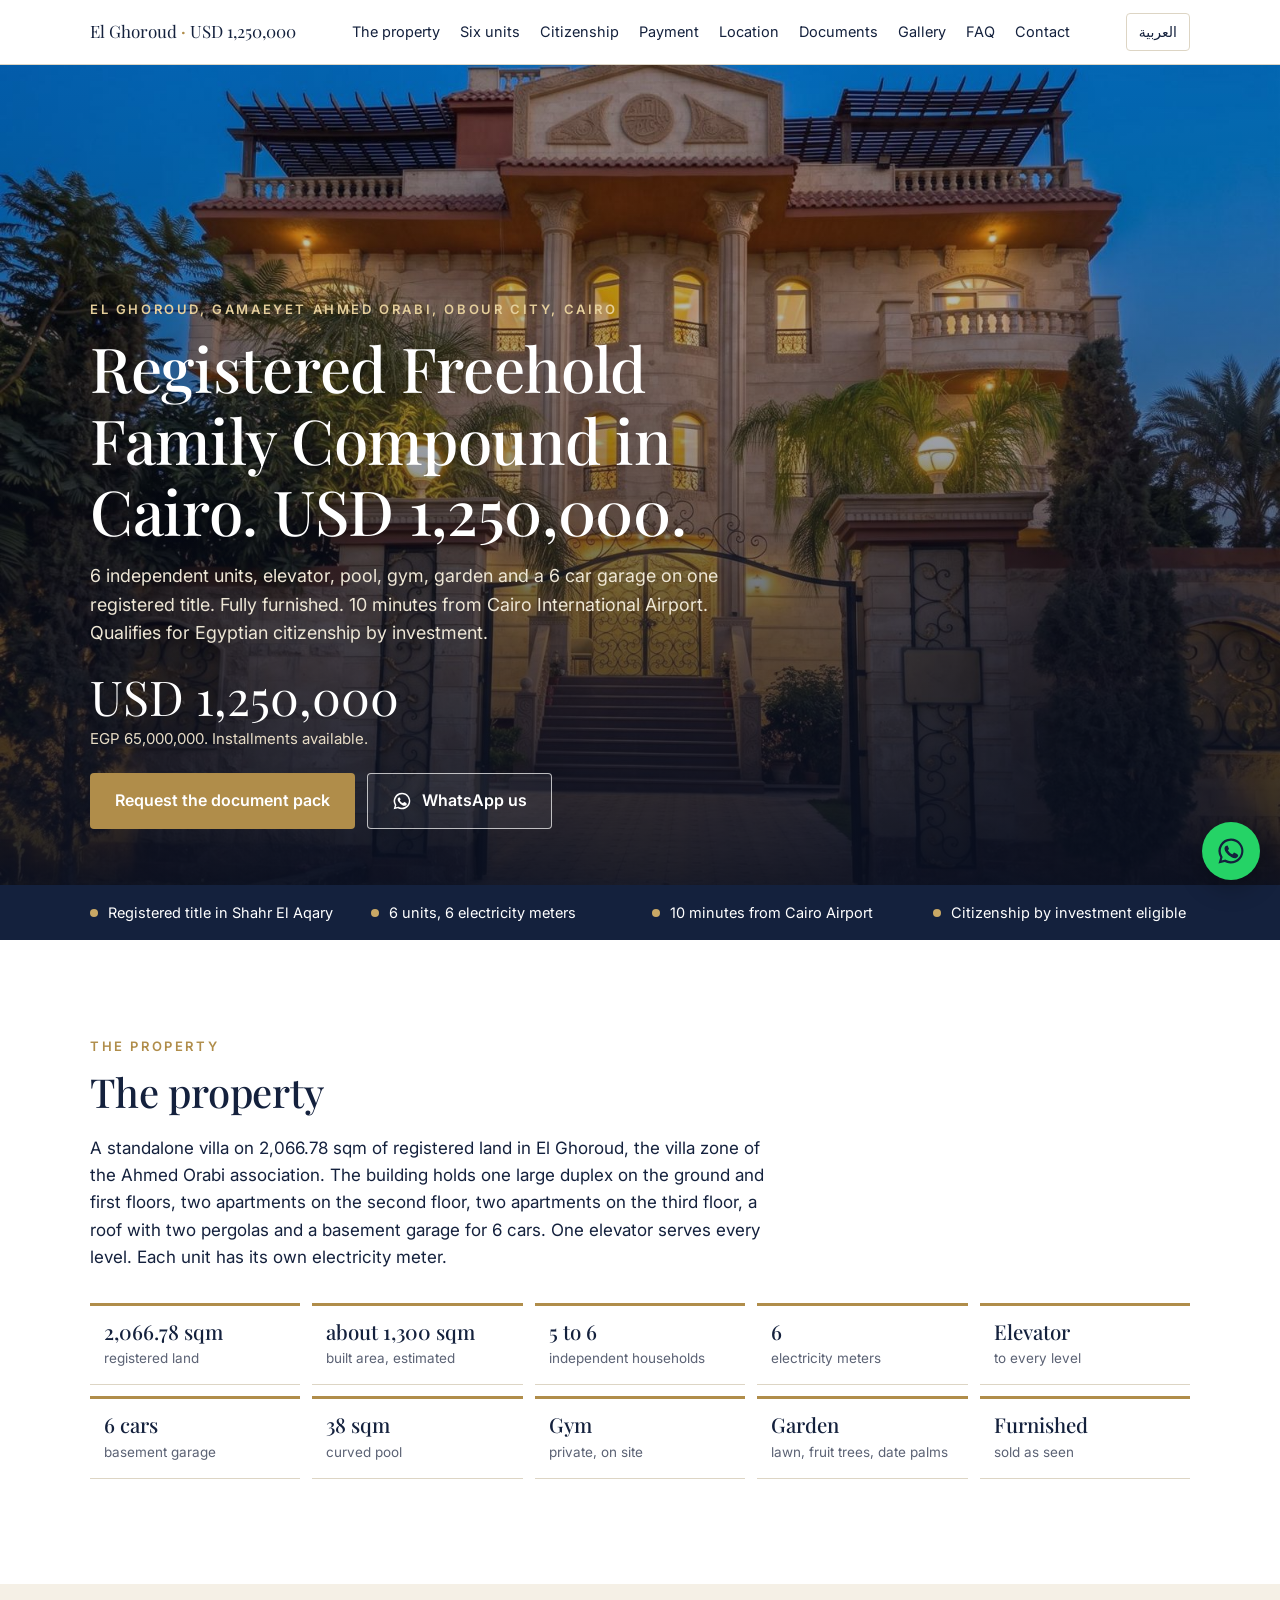
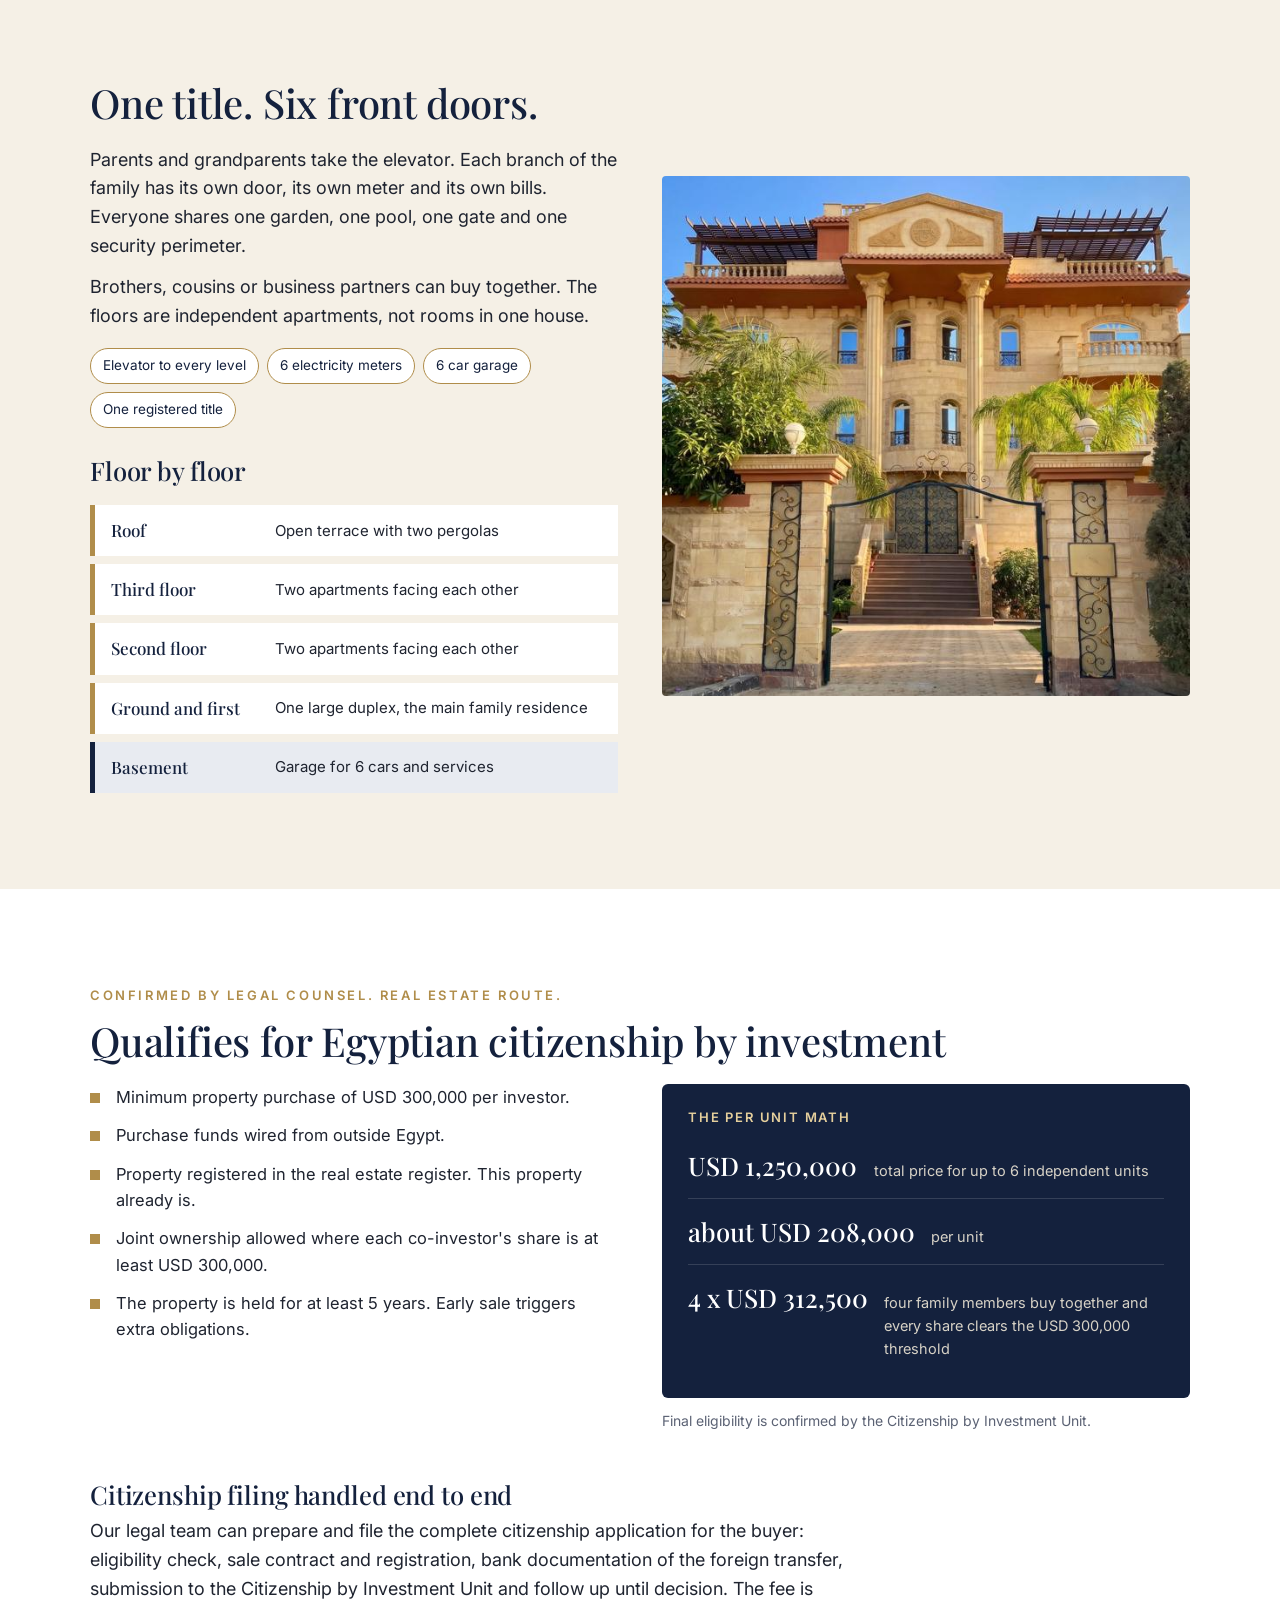
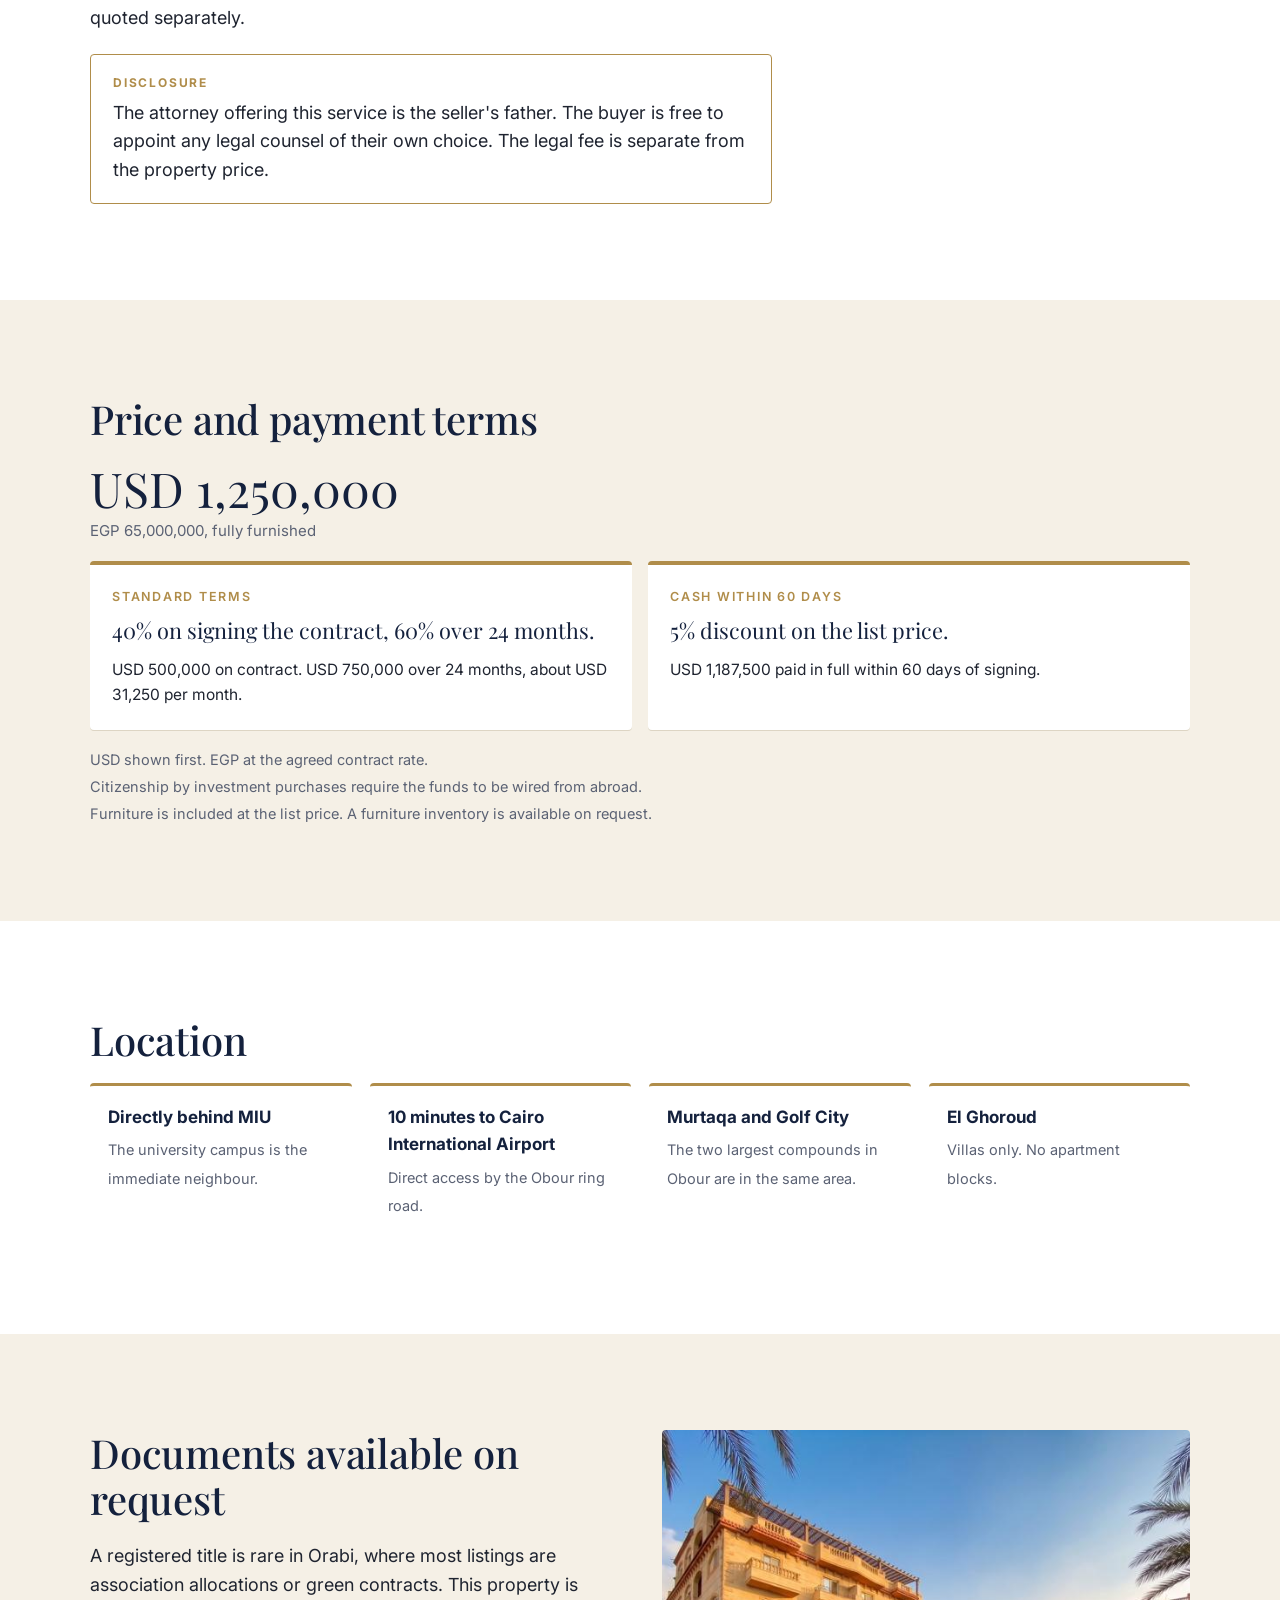
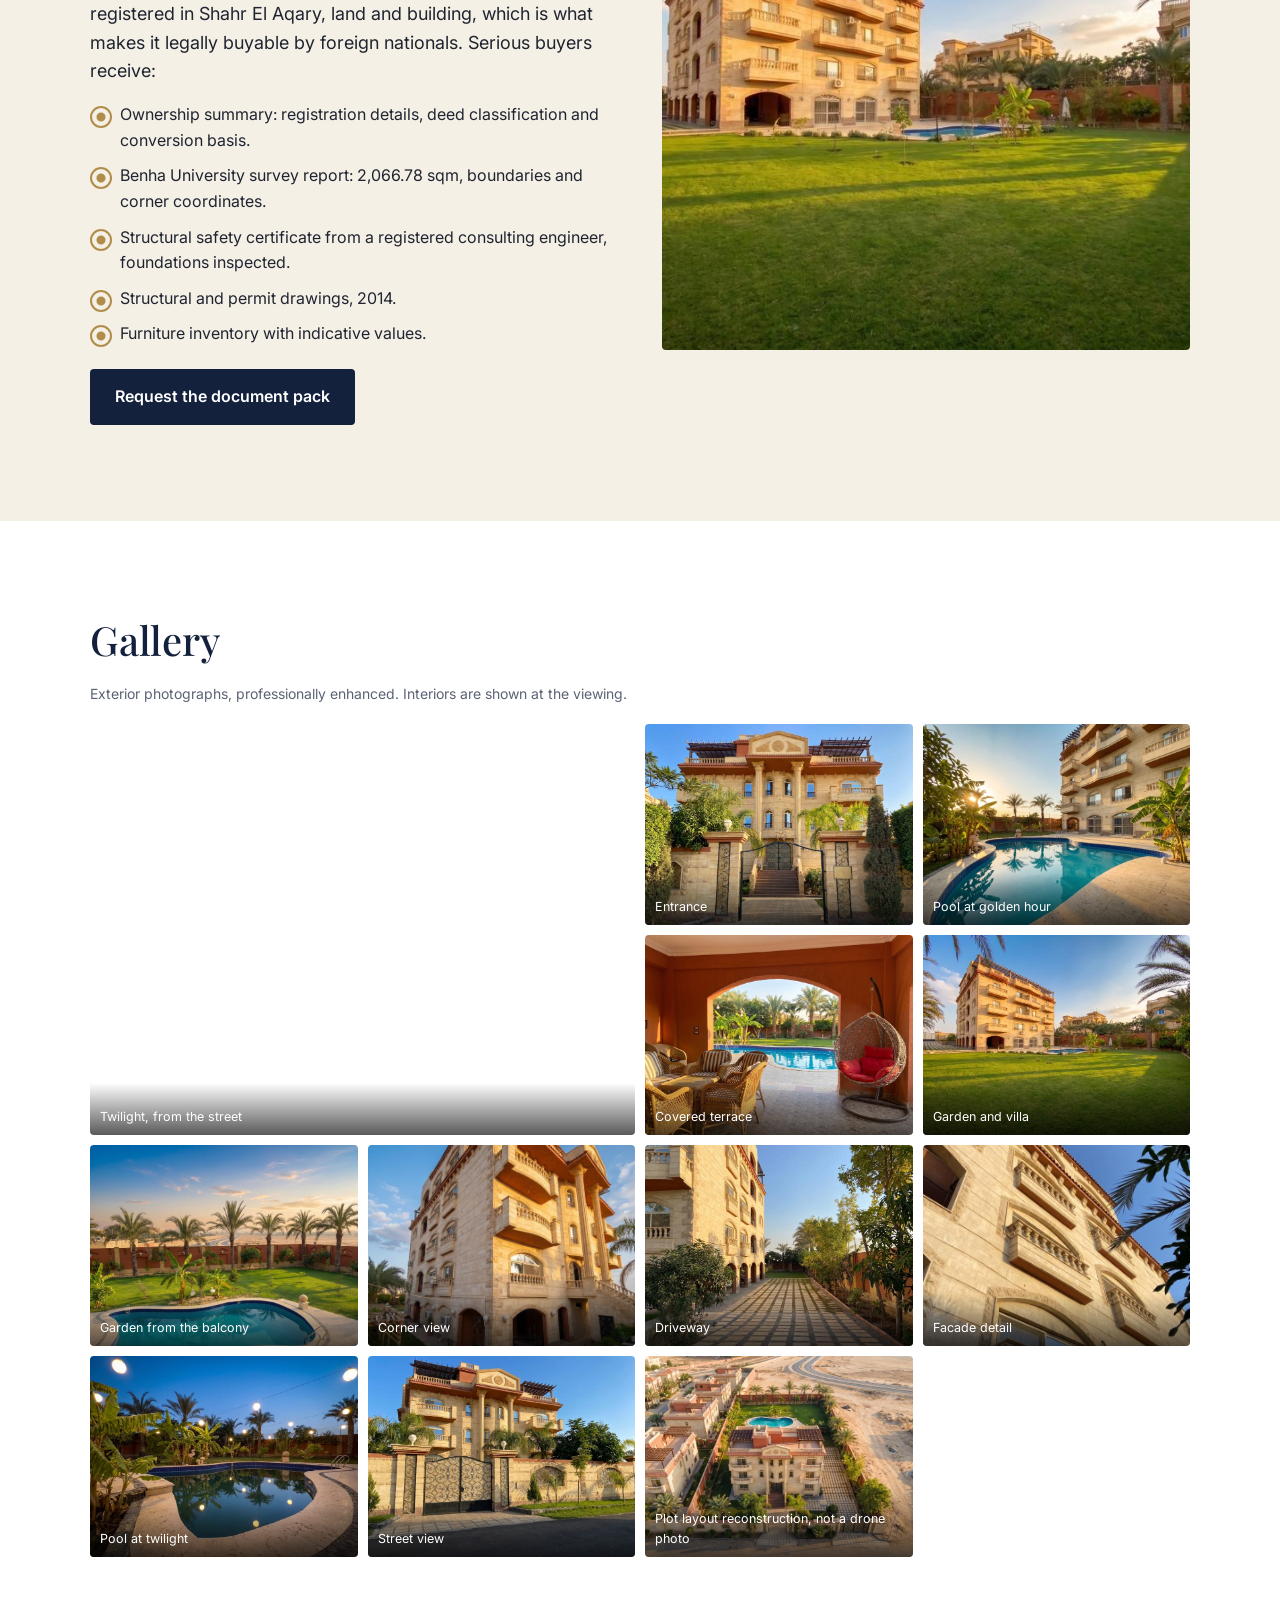
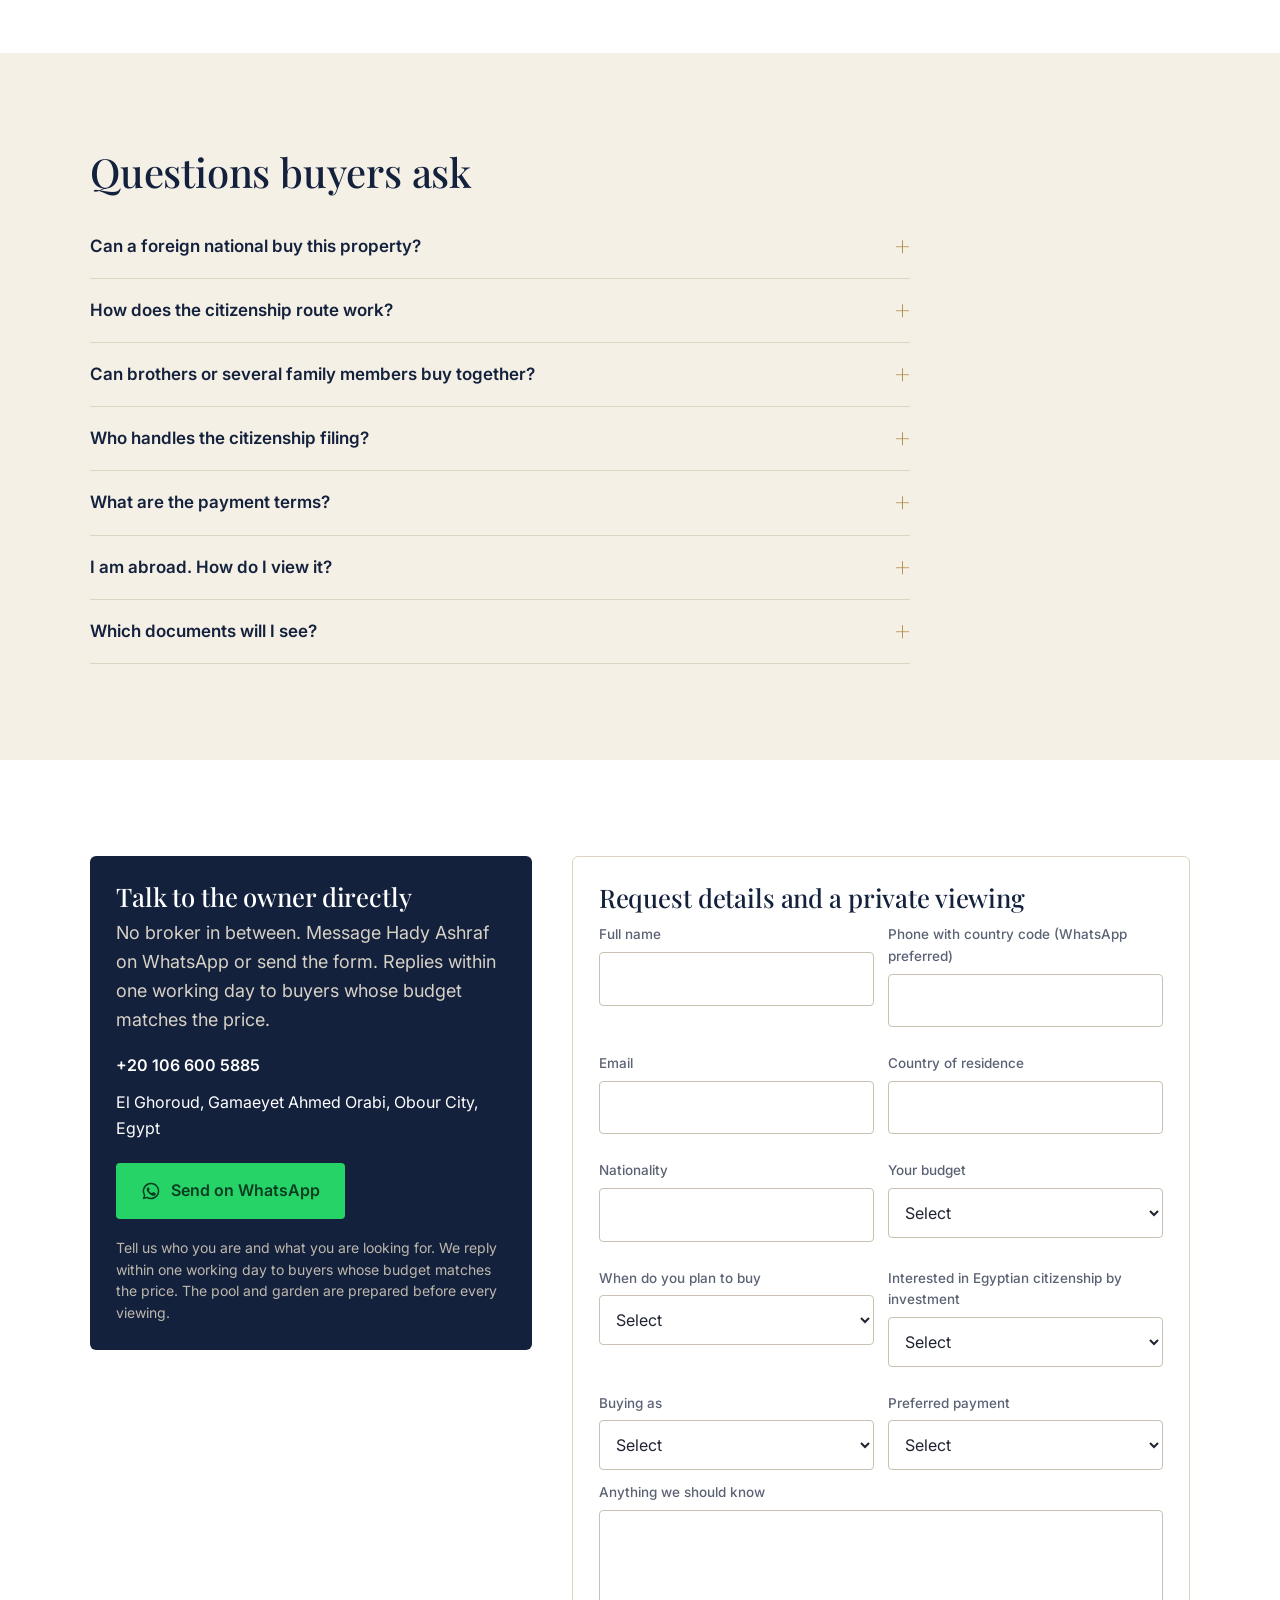
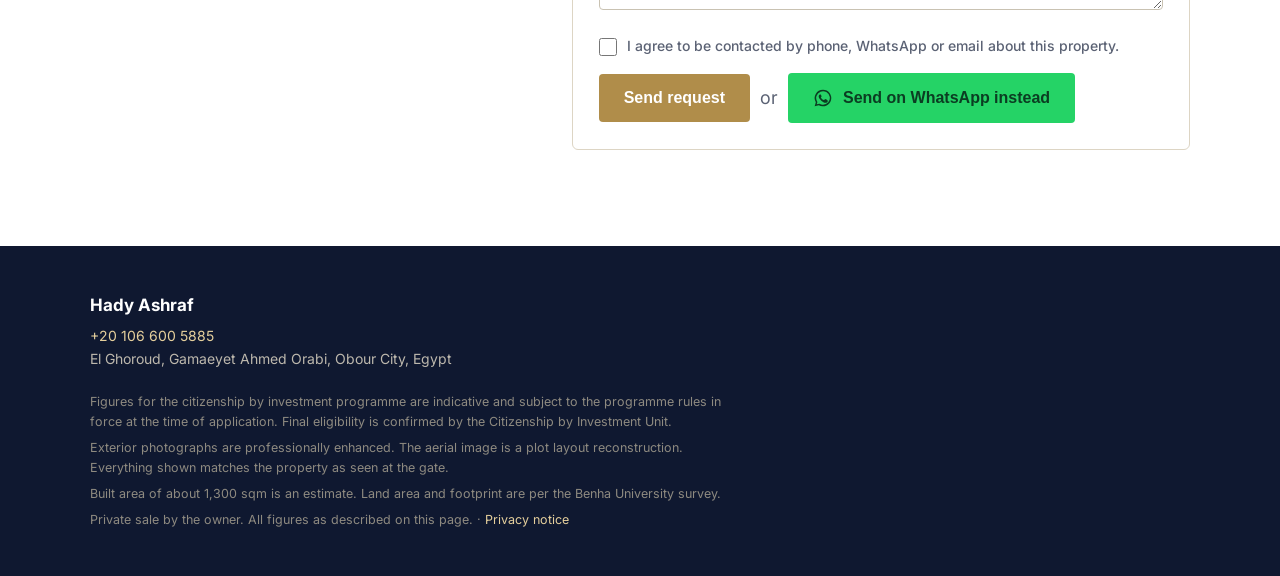
==== commit bc5a7b4a: "Add bilingual privacy notice for lead forms Co-Authored-By: Claude Fable 5.1 <noreply@anthropic.com>" ====
--- a/en/index.html
+++ b/en/index.html
@@ -120,7 +120,7 @@
   <b>Hady Ashraf</b>
   <p><a href="https://wa.me/201066005885?text=Hello, I am interested in the Obour family compound (USD 1,250,000)."><span dir="ltr">+20 106 600 5885</span></a></p>
   <p>El Ghoroud, Gamaeyet Ahmed Orabi, Obour City, Egypt</p>
-  <div class="d"><p>Figures for the citizenship by investment programme are indicative and subject to the programme rules in force at the time of application. Final eligibility is confirmed by the Citizenship by Investment Unit.</p><p>Exterior photographs are professionally enhanced. The aerial image is a plot layout reconstruction. Everything shown matches the property as seen at the gate.</p><p>Built area of about 1,300 sqm is an estimate. Land area and footprint are per the Benha University survey.</p><p>Private sale by the owner. All figures as described on this page.</p></div>
+  <div class="d"><p>Figures for the citizenship by investment programme are indicative and subject to the programme rules in force at the time of application. Final eligibility is confirmed by the Citizenship by Investment Unit.</p><p>Exterior photographs are professionally enhanced. The aerial image is a plot layout reconstruction. Everything shown matches the property as seen at the gate.</p><p>Built area of about 1,300 sqm is an estimate. Land area and footprint are per the Benha University survey.</p><p>Private sale by the owner. All figures as described on this page. · <a href="../privacy/">Privacy notice</a></p></div>
 </div></footer>
 
 <div class="bar"><a class="btn btn-wa" href="https://wa.me/201066005885?text=Hello, I am interested in the Obour family compound (USD 1,250,000)." target="_blank" rel="noopener"><svg viewBox="0 0 24 24" aria-hidden="true"><path fill="currentColor" d="M12 2a10 10 0 0 0-8.6 15.1L2 22l5-1.3A10 10 0 1 0 12 2zm0 18.2a8.2 8.2 0 0 1-4.2-1.2l-.3-.2-3 .8.8-2.9-.2-.3A8.2 8.2 0 1 1 12 20.2zm4.5-6.1c-.2-.1-1.5-.7-1.7-.8s-.4-.1-.6.1-.6.8-.8 1-.3.2-.5.1a6.7 6.7 0 0 1-3.3-2.9c-.3-.4.2-.4.7-1.3.1-.2 0-.3 0-.4l-.8-1.8c-.2-.5-.4-.4-.6-.4h-.5a1 1 0 0 0-.7.3 3 3 0 0 0-.9 2.2 5.2 5.2 0 0 0 1.1 2.8 12 12 0 0 0 4.6 4 5.3 5.3 0 0 0 3.2.7 2.7 2.7 0 0 0 1.8-1.3 2.2 2.2 0 0 0 .2-1.3c-.1-.1-.3-.2-.5-.3z"/></svg>WhatsApp</a><a class="btn btn-navy" href="#contact">Request details</a></div>
